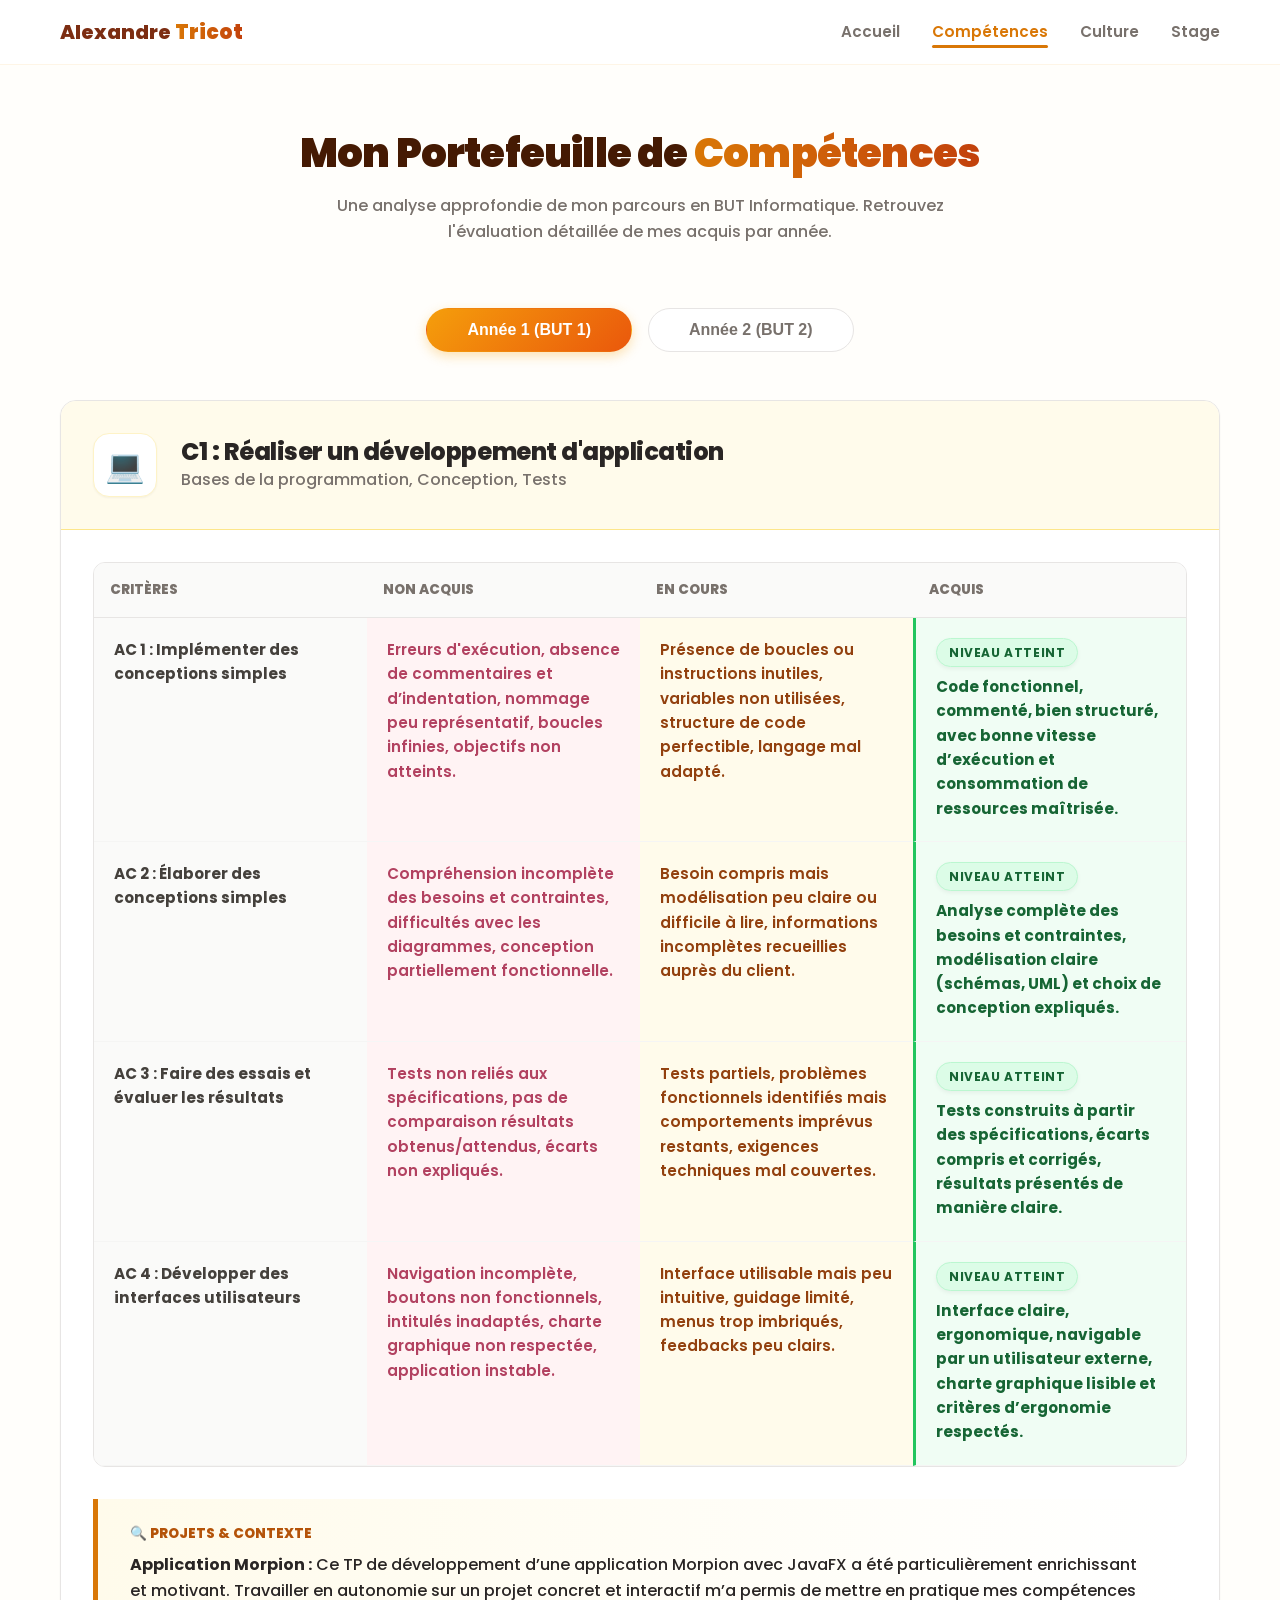
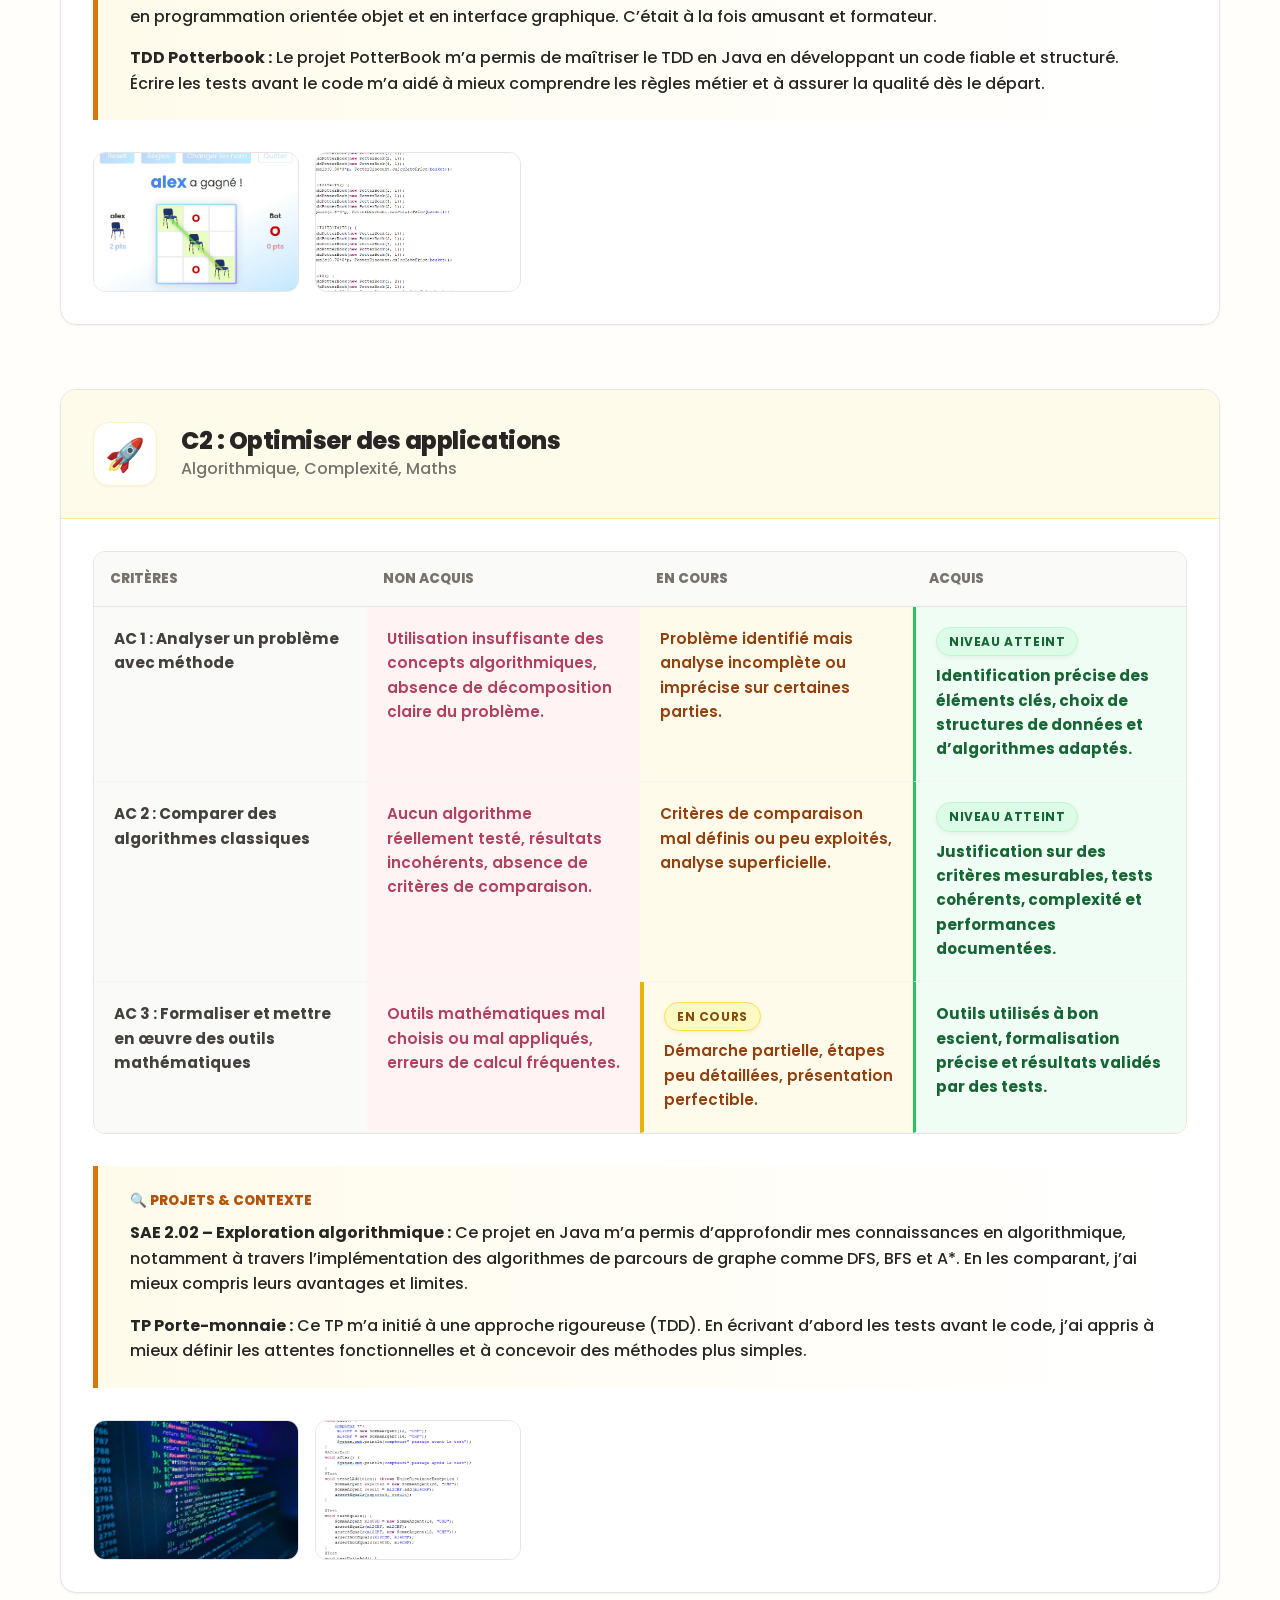
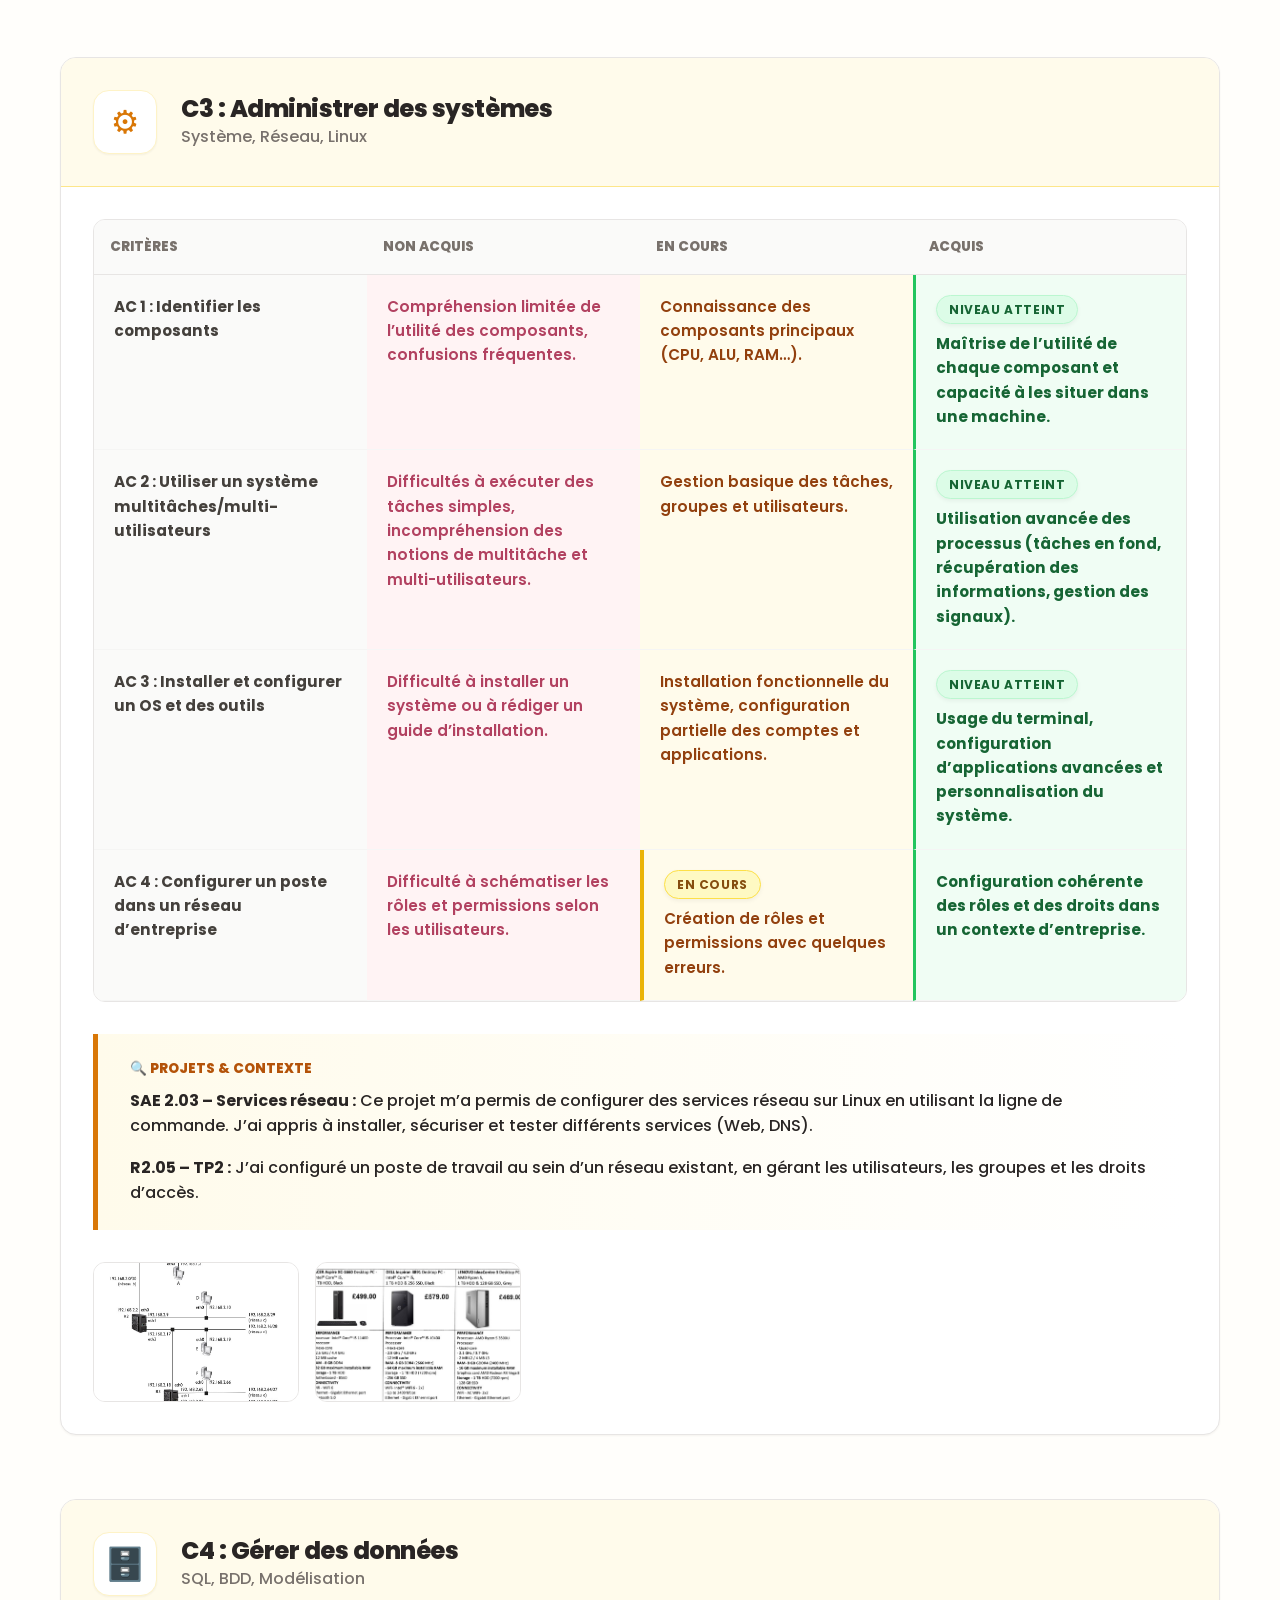
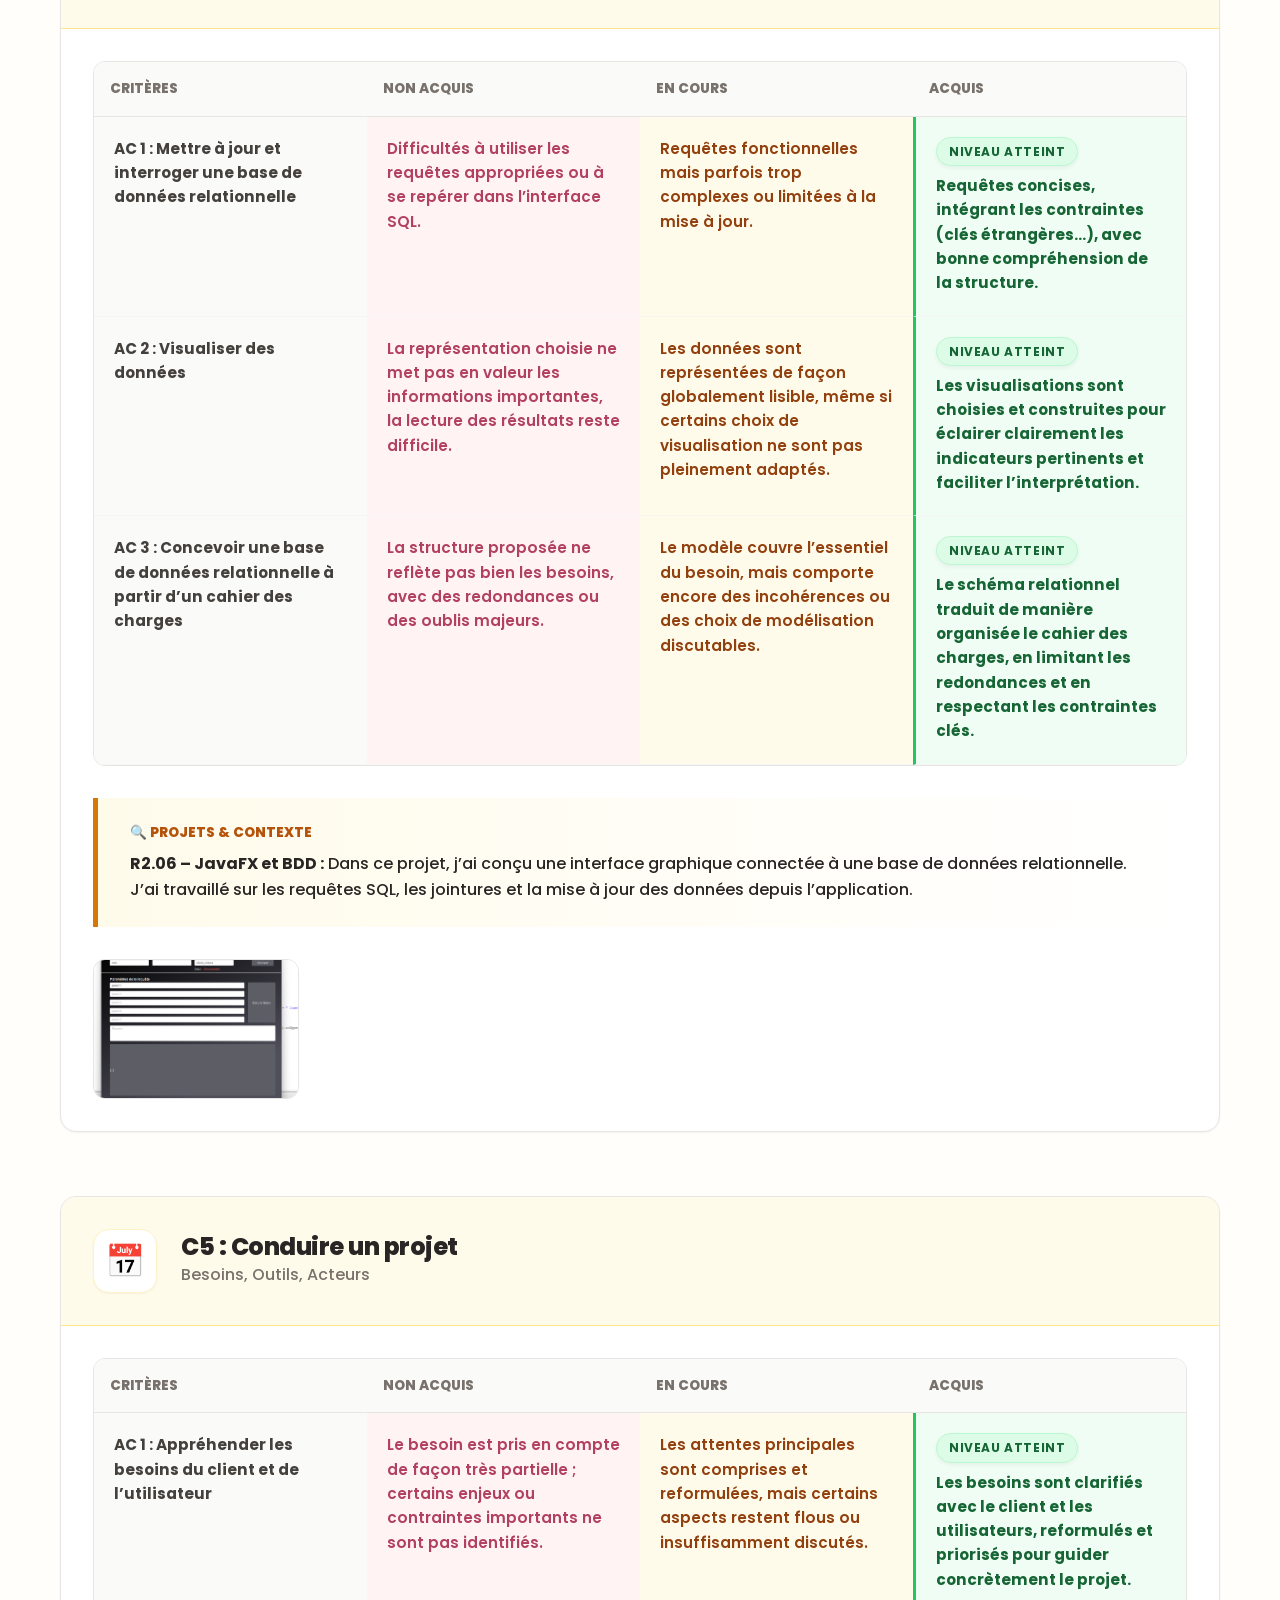
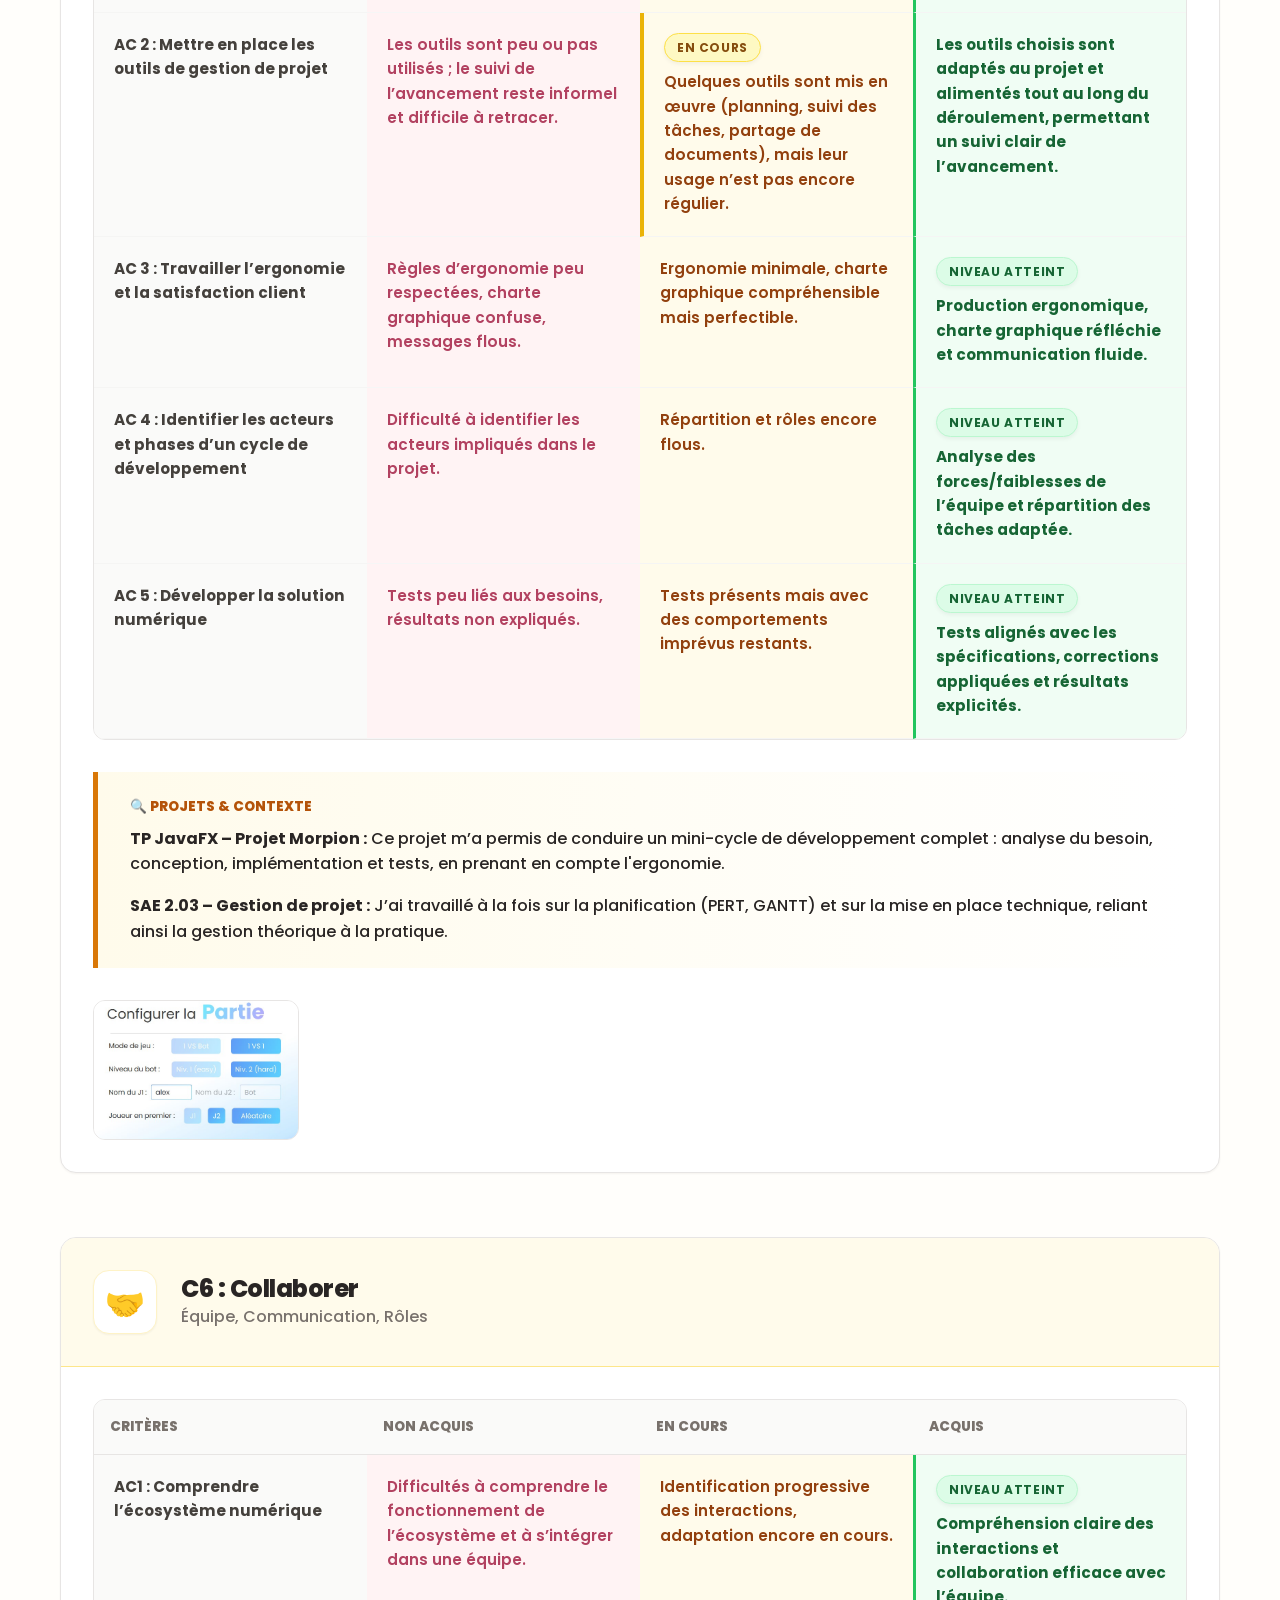
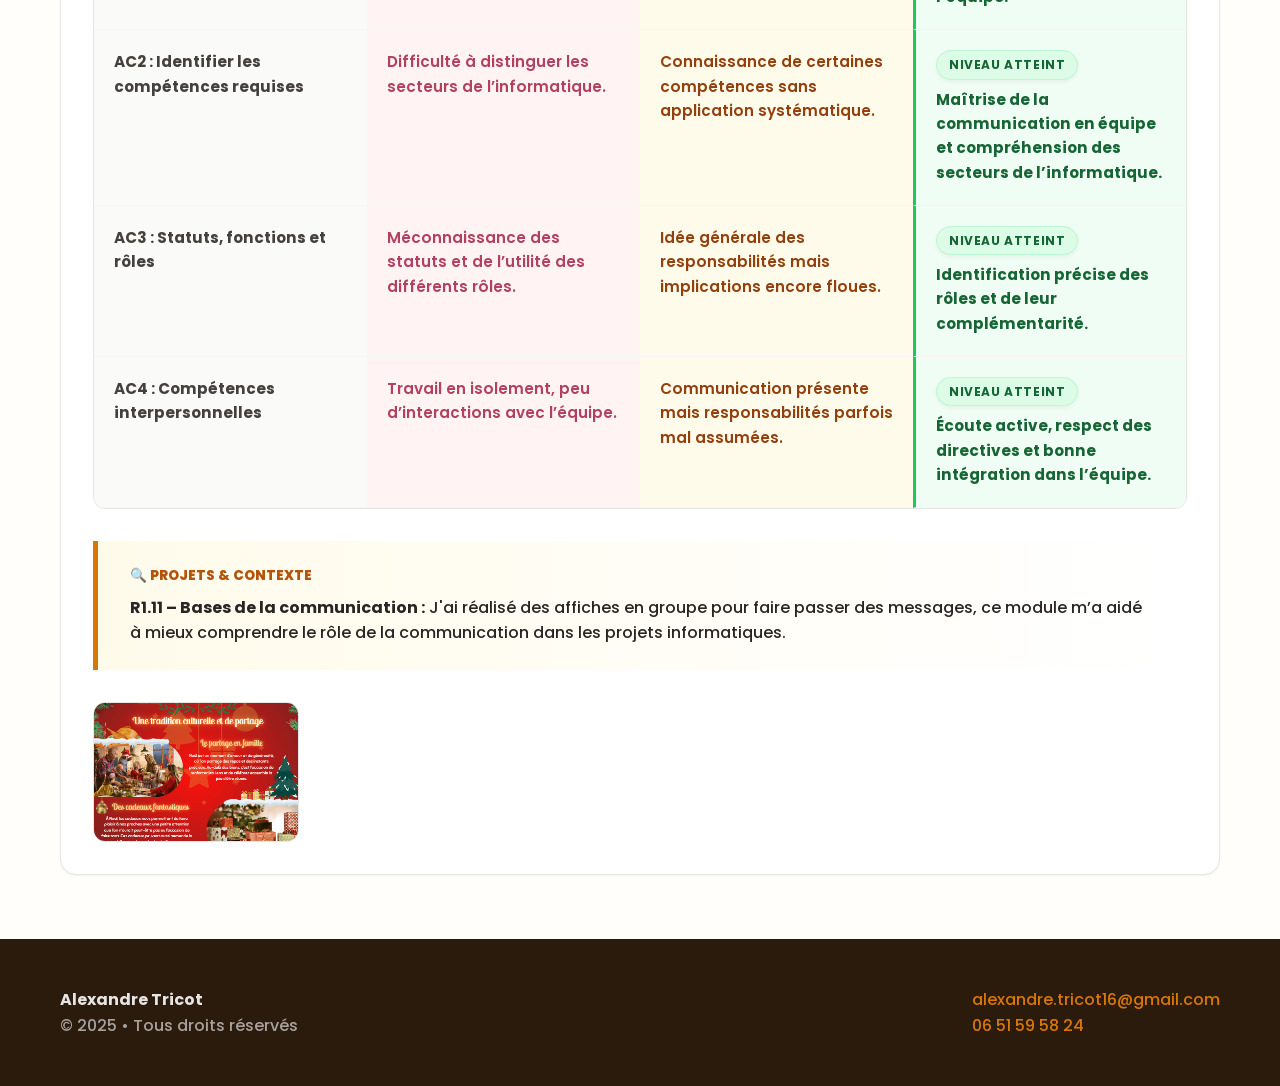
==== competences.html @ 20412aba "Mon portfolio" ====
<!DOCTYPE html>
<html lang="fr">

<head>
    <meta charset="UTF-8">
    <meta name="viewport" content="width=device-width, initial-scale=1.0">
    <title>Compétences - Alexandre Tricot</title>
    <link rel="stylesheet" href="style.css">
</head>

<body>

    <header>
        <div class="container nav-container">
            <div class="logo">Alexandre <span class="gradient-text">Tricot</span></div>
            <nav class="nav-links">
                <a href="index.html">Accueil</a>
                <a href="competences.html" class="active">Compétences</a>
                <a href="culture.html">Culture</a>
                <a href="stage.html">Stage</a>
            </nav>
        </div>
    </header>

    <div class="container">
        <div class="text-center py-4">
            <h1 class="section-title">Mon Portefeuille de <span class="gradient-text">Compétences</span></h1>
            <p class="text-muted max-w-700 mx-auto">
                Une analyse approfondie de mon parcours en BUT Informatique. Retrouvez l'évaluation détaillée de mes
                acquis par année.
            </p>
        </div>

        <div class="tabs-container">
            <button class="tab-btn active" onclick="switchYear('but1', event)">Année 1 (BUT 1)</button>
            <button class="tab-btn" onclick="switchYear('but2', event)">Année 2 (BUT 2)</button>
        </div>

        <!-- ======================================================= -->
        <!--                      BUT 1                              -->
        <!-- ======================================================= -->
        <div id="but1" class="year-content active">

            <!-- C1: Réaliser -->
            <div class="competence-block">
                <div class="comp-header">
                    <div class="comp-icon">💻</div>
                    <div>
                        <h2>C1 : Réaliser un développement d'application</h2>
                        <p class="text-muted">Bases de la programmation, Conception, Tests</p>
                    </div>
                </div>
                <div class="comp-content">
                    <table class="criteria-table">
                        <thead>
                            <tr>
                                <th>Critères</th>
                                <th>Non Acquis</th>
                                <th>En Cours</th>
                                <th>Acquis</th>
                            </tr>
                        </thead>
                        <tbody>
                            <tr>
                                <td class="col-critere">AC 1 : Implémenter des conceptions simples</td>
                                <td class="col-non-acquis">Erreurs d'exécution, absence de commentaires et
                                    d’indentation, nommage peu représentatif, boucles infinies, objectifs non atteints.
                                </td>
                                <td class="col-en-cours">Présence de boucles ou instructions inutiles, variables non
                                    utilisées, structure de code perfectible, langage mal adapté.</td>
                                <td class="col-acquis active-level">
                                    <span class="level-badge badge-acquis">Niveau Atteint</span><br>
                                    Code fonctionnel, commenté, bien structuré, avec bonne vitesse d’exécution et
                                    consommation de ressources maîtrisée.
                                </td>
                            </tr>
                            <tr>
                                <td class="col-critere">AC 2 : Élaborer des conceptions simples</td>
                                <td class="col-non-acquis">Compréhension incomplète des besoins et contraintes,
                                    difficultés avec les diagrammes, conception partiellement fonctionnelle.</td>
                                <td class="col-en-cours">Besoin compris mais modélisation peu claire ou difficile à
                                    lire, informations incomplètes recueillies auprès du client.</td>
                                <td class="col-acquis active-level">
                                    <span class="level-badge badge-acquis">Niveau Atteint</span><br>
                                    Analyse complète des besoins et contraintes, modélisation claire (schémas, UML) et
                                    choix de conception expliqués.
                                </td>
                            </tr>
                            <tr>
                                <td class="col-critere">AC 3 : Faire des essais et évaluer les résultats</td>
                                <td class="col-non-acquis">Tests non reliés aux spécifications, pas de comparaison
                                    résultats obtenus/attendus, écarts non expliqués.</td>
                                <td class="col-en-cours">Tests partiels, problèmes fonctionnels identifiés mais
                                    comportements imprévus restants, exigences techniques mal couvertes.</td>
                                <td class="col-acquis active-level">
                                    <span class="level-badge badge-acquis">Niveau Atteint</span><br>
                                    Tests construits à partir des spécifications, écarts compris et corrigés, résultats
                                    présentés de manière claire.
                                </td>
                            </tr>
                            <tr>
                                <td class="col-critere">AC 4 : Développer des interfaces utilisateurs</td>
                                <td class="col-non-acquis">Navigation incomplète, boutons non fonctionnels, intitulés
                                    inadaptés, charte graphique non respectée, application instable.</td>
                                <td class="col-en-cours">
                                    Interface utilisable mais peu intuitive, guidage limité, menus trop imbriqués,
                                    feedbacks peu clairs.
                                </td>
                                <td class="col-acquis active-level">
                                    <span class="level-badge badge-acquis">Niveau Atteint</span><br>
                                    Interface claire, ergonomique, navigable par un utilisateur externe, charte
                                    graphique lisible et critères d’ergonomie respectés.
                                </td>
                            </tr>
                        </tbody>
                    </table>

                    <div class="self-eval-container">
                        <div class="self-eval-title">🔍 Projets & Contexte</div>
                        <p><strong>Application Morpion :</strong> Ce TP de développement d’une application Morpion avec
                            JavaFX a été particulièrement enrichissant et motivant. Travailler en autonomie sur un
                            projet concret et interactif m’a permis de mettre en pratique mes compétences en
                            programmation orientée objet et en interface graphique. C’était à la fois amusant et
                            formateur.</p>
                        <p class="mt-1"><strong>TDD Potterbook :</strong> Le projet PotterBook m’a permis de
                            maîtriser le TDD en Java en développant un code fiable et structuré. Écrire les tests avant
                            le code m’a aidé à mieux comprendre les règles métier et à assurer la qualité dès le départ.
                        </p>
                    </div>

                    <div class="traces-gallery">
                        <div class="trace-item"><img src="images/capture-morpion-ihm.jpg" alt="Morpion IHM">
                            <div class="trace-caption">Morpion JavaFX</div>
                        </div>
                        <div class="trace-item"><img src="images/capture-potterbook-tests.png" alt="Tests TDD">
                            <div class="trace-caption">Tests PotterBook</div>
                        </div>
                    </div>
                </div>
            </div>

            <!-- C2: Optimiser -->
            <div class="competence-block">
                <div class="comp-header">
                    <div class="comp-icon">🚀</div>
                    <div>
                        <h2>C2 : Optimiser des applications</h2>
                        <p class="text-muted">Algorithmique, Complexité, Maths</p>
                    </div>
                </div>
                <div class="comp-content">
                    <table class="criteria-table">
                        <thead>
                            <tr>
                                <th>Critères</th>
                                <th>Non Acquis</th>
                                <th>En Cours</th>
                                <th>Acquis</th>
                            </tr>
                        </thead>
                        <tbody>
                            <tr>
                                <td class="col-critere">AC 1 : Analyser un problème avec méthode</td>
                                <td class="col-non-acquis">Utilisation insuffisante des concepts algorithmiques, absence
                                    de décomposition claire du problème.</td>
                                <td class="col-en-cours">Problème identifié mais analyse incomplète ou imprécise sur
                                    certaines parties.</td>
                                <td class="col-acquis active-level">
                                    <span class="level-badge badge-acquis">Niveau Atteint</span><br>
                                    Identification précise des éléments clés, choix de structures de données et
                                    d’algorithmes adaptés.
                                </td>
                            </tr>
                            <tr>
                                <td class="col-critere">AC 2 : Comparer des algorithmes classiques</td>
                                <td class="col-non-acquis">Aucun algorithme réellement testé, résultats incohérents,
                                    absence de critères de comparaison.</td>
                                <td class="col-en-cours">Critères de comparaison mal définis ou peu exploités, analyse
                                    superficielle.</td>
                                <td class="col-acquis active-level">
                                    <span class="level-badge badge-acquis">Niveau Atteint</span><br>
                                    Justification sur des critères mesurables, tests cohérents, complexité et
                                    performances documentées.
                                </td>
                            </tr>
                            <tr>
                                <td class="col-critere">AC 3 : Formaliser et mettre en œuvre des outils mathématiques
                                </td>
                                <td class="col-non-acquis">Outils mathématiques mal choisis ou mal appliqués, erreurs de
                                    calcul fréquentes.</td>
                                <td class="col-en-cours active-level-progress">
                                    <span class="level-badge badge-encours">En Cours</span><br>
                                    Démarche partielle, étapes peu détaillées, présentation perfectible.
                                </td>
                                <td class="col-acquis">Outils utilisés à bon escient, formalisation précise et résultats
                                    validés par des tests.</td>
                            </tr>
                        </tbody>
                    </table>

                    <div class="self-eval-container">
                        <div class="self-eval-title">🔍 Projets & Contexte</div>
                        <p><strong>SAE 2.02 – Exploration algorithmique :</strong> Ce projet en Java m’a permis
                            d’approfondir mes connaissances en algorithmique, notamment à travers l’implémentation des
                            algorithmes de parcours de graphe comme DFS, BFS et A*. En les comparant, j’ai mieux compris
                            leurs avantages et limites.</p>
                        <p class="mt-1"><strong>TP Porte-monnaie :</strong> Ce TP m’a initié à une approche
                            rigoureuse (TDD). En écrivant d’abord les tests avant le code, j’ai appris à mieux définir
                            les attentes fonctionnelles et à concevoir des méthodes plus simples.</p>
                    </div>

                    <div class="traces-gallery">
                        <div class="trace-item"><img src="images/prog.jpg" alt="Algo">
                            <div class="trace-caption">Exploration Algo</div>
                        </div>
                        <div class="trace-item"><img src="images/capture-portemonnaie-tests.png" alt="Tests Perf">
                            <div class="trace-caption">Optimisation Code</div>
                        </div>
                    </div>
                </div>
            </div>

            <!-- C3: Admin -->
            <div class="competence-block">
                <div class="comp-header">
                    <div class="comp-icon">⚙️</div>
                    <div>
                        <h2>C3 : Administrer des systèmes</h2>
                        <p class="text-muted">Système, Réseau, Linux</p>
                    </div>
                </div>
                <div class="comp-content">
                    <table class="criteria-table">
                        <thead>
                            <tr>
                                <th>Critères</th>
                                <th>Non Acquis</th>
                                <th>En Cours</th>
                                <th>Acquis</th>
                            </tr>
                        </thead>
                        <tbody>
                            <tr>
                                <td class="col-critere">AC 1 : Identifier les composants</td>
                                <td class="col-non-acquis">Compréhension limitée de l’utilité des composants, confusions
                                    fréquentes.</td>
                                <td class="col-en-cours">Connaissance des composants principaux (CPU, ALU, RAM…).</td>
                                <td class="col-acquis active-level">
                                    <span class="level-badge badge-acquis">Niveau Atteint</span><br>
                                    Maîtrise de l’utilité de chaque composant et capacité à les situer dans une machine.
                                </td>
                            </tr>
                            <tr>
                                <td class="col-critere">AC 2 : Utiliser un système multitâches/multi-utilisateurs</td>
                                <td class="col-non-acquis">Difficultés à exécuter des tâches simples, incompréhension
                                    des notions de multitâche et multi-utilisateurs.</td>
                                <td class="col-en-cours">Gestion basique des tâches, groupes et utilisateurs.</td>
                                <td class="col-acquis active-level">
                                    <span class="level-badge badge-acquis">Niveau Atteint</span><br>
                                    Utilisation avancée des processus (tâches en fond, récupération des informations,
                                    gestion des signaux).
                                </td>
                            </tr>
                            <tr>
                                <td class="col-critere">AC 3 : Installer et configurer un OS et des outils</td>
                                <td class="col-non-acquis">Difficulté à installer un système ou à rédiger un guide
                                    d’installation.</td>
                                <td class="col-en-cours">Installation fonctionnelle du système, configuration partielle
                                    des comptes et applications.</td>
                                <td class="col-acquis active-level">
                                    <span class="level-badge badge-acquis">Niveau Atteint</span><br>
                                    Usage du terminal, configuration d’applications avancées et personnalisation du
                                    système.
                                </td>
                            </tr>
                            <tr>
                                <td class="col-critere">AC 4 : Configurer un poste dans un réseau d’entreprise</td>
                                <td class="col-non-acquis">Difficulté à schématiser les rôles et permissions selon les
                                    utilisateurs.</td>
                                <td class="col-en-cours active-level-progress">
                                    <span class="level-badge badge-encours">En Cours</span><br>
                                    Création de rôles et permissions avec quelques erreurs.
                                </td>
                                <td class="col-acquis">Configuration cohérente des rôles et des droits dans un contexte
                                    d’entreprise.</td>
                            </tr>
                        </tbody>
                    </table>

                    <div class="self-eval-container">
                        <div class="self-eval-title">🔍 Projets & Contexte</div>
                        <p><strong>SAE 2.03 – Services réseau :</strong> Ce projet m’a permis de configurer des services
                            réseau sur Linux en utilisant la ligne de commande. J’ai appris à installer, sécuriser et
                            tester différents services (Web, DNS).</p>
                        <p class="mt-1"><strong>R2.05 – TP2 :</strong> J’ai configuré un poste de travail au
                            sein d’un réseau existant, en gérant les utilisateurs, les groupes et les droits d’accès.
                        </p>
                    </div>

                    <div class="traces-gallery">
                        <!-- Image "config reseau" retirée comme demandé -->
                        <div class="trace-item"><img src="images/capture-r205-tp2.jpg" alt="Reseau TP">
                            <div class="trace-caption">Administration Poste</div>
                        </div>
                        <div class="trace-item"><img src="images/capture-choosing-desktop.jpg" alt="Hardware">
                            <div class="trace-caption">Choix Matériel</div>
                        </div>
                    </div>
                </div>
            </div>

            <!-- C4: Données -->
            <div class="competence-block">
                <div class="comp-header">
                    <div class="comp-icon">🗄️</div>
                    <div>
                        <h2>C4 : Gérer des données</h2>
                        <p class="text-muted">SQL, BDD, Modélisation</p>
                    </div>
                </div>
                <div class="comp-content">
                    <table class="criteria-table">
                        <thead>
                            <tr>
                                <th>Critères</th>
                                <th>Non Acquis</th>
                                <th>En Cours</th>
                                <th>Acquis</th>
                            </tr>
                        </thead>
                        <tbody>
                            <tr>
                                <td class="col-critere">AC 1 : Mettre à jour et interroger une base de données
                                    relationnelle</td>
                                <td class="col-non-acquis">Difficultés à utiliser les requêtes appropriées ou à se
                                    repérer dans l’interface SQL.</td>
                                <td class="col-en-cours">Requêtes fonctionnelles mais parfois trop complexes ou limitées
                                    à la mise à jour.</td>
                                <td class="col-acquis active-level">
                                    <span class="level-badge badge-acquis">Niveau Atteint</span><br>
                                    Requêtes concises, intégrant les contraintes (clés étrangères…), avec bonne
                                    compréhension de la structure.
                                </td>
                            </tr>
                            <tr>
                                <td class="col-critere">AC 2 : Visualiser des données</td>
                                <td class="col-non-acquis">La représentation choisie ne met pas en valeur les
                                    informations importantes, la lecture des résultats reste difficile.</td>
                                <td class="col-en-cours">Les données sont représentées de façon globalement lisible,
                                    même si certains choix de visualisation ne sont pas pleinement adaptés.</td>
                                <td class="col-acquis active-level">
                                    <span class="level-badge badge-acquis">Niveau Atteint</span><br>
                                    Les visualisations sont choisies et construites pour éclairer clairement les
                                    indicateurs pertinents et faciliter l’interprétation.
                                </td>
                            </tr>
                            <tr>
                                <td class="col-critere">AC 3 : Concevoir une base de données relationnelle à partir d’un
                                    cahier des charges</td>
                                <td class="col-non-acquis">La structure proposée ne reflète pas bien les besoins, avec
                                    des redondances ou des oublis majeurs.</td>
                                <td class="col-en-cours">
                                    Le modèle couvre l’essentiel du besoin, mais comporte encore des incohérences ou des
                                    choix de modélisation discutables.
                                </td>
                                <td class="col-acquis active-level">
                                    <span class="level-badge badge-acquis">Niveau Atteint</span><br>
                                    Le schéma relationnel traduit de manière organisée le cahier des charges, en
                                    limitant les redondances et en respectant les contraintes clés.
                                </td>
                            </tr>
                        </tbody>
                    </table>

                    <div class="self-eval-container">
                        <div class="self-eval-title">🔍 Projets & Contexte</div>
                        <p><strong>R2.06 – JavaFX et BDD :</strong> Dans ce projet, j’ai conçu une interface graphique
                            connectée à une base de données relationnelle. J’ai travaillé sur les requêtes SQL, les
                            jointures et la mise à jour des données depuis l’application.</p>
                    </div>

                    <div class="traces-gallery">
                        <div class="trace-item"><img src="images/capture-javafx-bdd.png" alt="JavaFX BDD">
                            <div class="trace-caption">Appli connectée BDD</div>
                        </div>
                    </div>
                </div>
            </div>

            <!-- C5: Projet -->
            <div class="competence-block">
                <div class="comp-header">
                    <div class="comp-icon">📅</div>
                    <div>
                        <h2>C5 : Conduire un projet</h2>
                        <p class="text-muted">Besoins, Outils, Acteurs</p>
                    </div>
                </div>
                <div class="comp-content">
                    <table class="criteria-table">
                        <thead>
                            <tr>
                                <th>Critères</th>
                                <th>Non Acquis</th>
                                <th>En Cours</th>
                                <th>Acquis</th>
                            </tr>
                        </thead>
                        <tbody>
                            <tr>
                                <td class="col-critere">AC 1 : Appréhender les besoins du client et de l’utilisateur
                                </td>
                                <td class="col-non-acquis">Le besoin est pris en compte de façon très partielle ;
                                    certains enjeux ou contraintes importants ne sont pas identifiés.</td>
                                <td class="col-en-cours">Les attentes principales sont comprises et reformulées, mais
                                    certains aspects restent flous ou insuffisamment discutés.</td>
                                <td class="col-acquis active-level">
                                    <span class="level-badge badge-acquis">Niveau Atteint</span><br>
                                    Les besoins sont clarifiés avec le client et les utilisateurs, reformulés et
                                    priorisés pour guider concrètement le projet.
                                </td>
                            </tr>
                            <tr>
                                <td class="col-critere">AC 2 : Mettre en place les outils de gestion de projet</td>
                                <td class="col-non-acquis">Les outils sont peu ou pas utilisés ; le suivi de
                                    l’avancement reste informel et difficile à retracer.</td>
                                <td class="col-en-cours active-level-progress">
                                    <span class="level-badge badge-encours">En Cours</span><br>
                                    Quelques outils sont mis en œuvre (planning, suivi des tâches, partage de
                                    documents), mais leur usage n’est pas encore régulier.
                                </td>
                                <td class="col-acquis">Les outils choisis sont adaptés au projet et alimentés tout au
                                    long du déroulement, permettant un suivi clair de l’avancement.</td>
                            </tr>
                            <tr>
                                <td class="col-critere">AC 3 : Travailler l’ergonomie et la satisfaction client</td>
                                <td class="col-non-acquis">Règles d’ergonomie peu respectées, charte graphique confuse,
                                    messages flous.</td>
                                <td class="col-en-cours">Ergonomie minimale, charte graphique compréhensible mais
                                    perfectible.</td>
                                <td class="col-acquis active-level">
                                    <span class="level-badge badge-acquis">Niveau Atteint</span><br>
                                    Production ergonomique, charte graphique réfléchie et communication fluide.
                                </td>
                            </tr>
                            <tr>
                                <td class="col-critere">AC 4 : Identifier les acteurs et phases d’un cycle de
                                    développement</td>
                                <td class="col-non-acquis">Difficulté à identifier les acteurs impliqués dans le projet.
                                </td>
                                <td class="col-en-cours">Répartition et rôles encore flous.</td>
                                <td class="col-acquis active-level">
                                    <span class="level-badge badge-acquis">Niveau Atteint</span><br>
                                    Analyse des forces/faiblesses de l’équipe et répartition des tâches adaptée.
                                </td>
                            </tr>
                            <tr>
                                <td class="col-critere">AC 5 : Développer la solution numérique</td>
                                <td class="col-non-acquis">Tests peu liés aux besoins, résultats non expliqués.</td>
                                <td class="col-en-cours">Tests présents mais avec des comportements imprévus restants.
                                </td>
                                <td class="col-acquis active-level">
                                    <span class="level-badge badge-acquis">Niveau Atteint</span><br>
                                    Tests alignés avec les spécifications, corrections appliquées et résultats
                                    explicités.
                                </td>
                            </tr>
                        </tbody>
                    </table>

                    <div class="self-eval-container">
                        <div class="self-eval-title">🔍 Projets & Contexte</div>
                        <p><strong>TP JavaFX – Projet Morpion :</strong> Ce projet m’a permis de conduire un mini-cycle
                            de développement complet : analyse du besoin, conception, implémentation et tests, en
                            prenant en compte l'ergonomie.</p>
                        <p class="mt-1"><strong>SAE 2.03 – Gestion de projet :</strong> J’ai travaillé à la
                            fois sur la planification (PERT, GANTT) et sur la mise en place technique, reliant ainsi la
                            gestion théorique à la pratique.</p>
                    </div>

                    <div class="traces-gallery">
                        <div class="trace-item"><img src="images/capture-morpion-projet.jpg" alt="Projet Morpion">
                            <div class="trace-caption">Gestion Projet Morpion</div>
                        </div>
                    </div>
                </div>
            </div>

            <!-- C6: Collaborer -->
            <div class="competence-block">
                <div class="comp-header">
                    <div class="comp-icon">🤝</div>
                    <div>
                        <h2>C6 : Collaborer</h2>
                        <p class="text-muted">Équipe, Communication, Rôles</p>
                    </div>
                </div>
                <div class="comp-content">
                    <table class="criteria-table">
                        <thead>
                            <tr>
                                <th>Critères</th>
                                <th>Non Acquis</th>
                                <th>En Cours</th>
                                <th>Acquis</th>
                            </tr>
                        </thead>
                        <tbody>
                            <tr>
                                <td class="col-critere">AC1 : Comprendre l’écosystème numérique</td>
                                <td class="col-non-acquis">Difficultés à comprendre le fonctionnement de l’écosystème et
                                    à s’intégrer dans une équipe.</td>
                                <td class="col-en-cours">
                                    Identification progressive des interactions, adaptation encore en cours.
                                </td>
                                <td class="col-acquis active-level">
                                    <span class="level-badge badge-acquis">Niveau Atteint</span><br>
                                    Compréhension claire des interactions et collaboration efficace avec l’équipe.
                                </td>
                            </tr>
                            <tr>
                                <td class="col-critere">AC2 : Identifier les compétences requises</td>
                                <td class="col-non-acquis">Difficulté à distinguer les secteurs de l’informatique.</td>
                                <td class="col-en-cours">Connaissance de certaines compétences sans application
                                    systématique.</td>
                                <td class="col-acquis active-level">
                                    <span class="level-badge badge-acquis">Niveau Atteint</span><br>
                                    Maîtrise de la communication en équipe et compréhension des secteurs de
                                    l’informatique.
                                </td>
                            </tr>
                            <tr>
                                <td class="col-critere">AC3 : Statuts, fonctions et rôles</td>
                                <td class="col-non-acquis">Méconnaissance des statuts et de l’utilité des différents
                                    rôles.</td>
                                <td class="col-en-cours">Idée générale des responsabilités mais implications encore
                                    floues.</td>
                                <td class="col-acquis active-level">
                                    <span class="level-badge badge-acquis">Niveau Atteint</span><br>
                                    Identification précise des rôles et de leur complémentarité.
                                </td>
                            </tr>
                            <tr>
                                <td class="col-critere">AC4 : Compétences interpersonnelles</td>
                                <td class="col-non-acquis">Travail en isolement, peu d’interactions avec l’équipe.</td>
                                <td class="col-en-cours">Communication présente mais responsabilités parfois mal
                                    assumées.</td>
                                <td class="col-acquis active-level">
                                    <span class="level-badge badge-acquis">Niveau Atteint</span><br>
                                    Écoute active, respect des directives et bonne intégration dans l’équipe.
                                </td>
                            </tr>
                        </tbody>
                    </table>

                    <div class="self-eval-container">
                        <div class="self-eval-title">🔍 Projets & Contexte</div>
                        <p><strong>R1.11 – Bases de la communication :</strong> J'ai réalisé des affiches en groupe pour
                            faire passer des messages, ce module m’a aidé à mieux comprendre le
                            rôle de la communication dans les projets informatiques.</p>
                    </div>

                    <div class="traces-gallery">
                        <div class="trace-item"><img src="images/capture-communication.png" alt="Comms">
                            <div class="trace-caption">Travail d'équipe</div>
                        </div>
                    </div>
                </div>
            </div>
        </div>
        <!-- Fin BUT 1 -->


        <!-- ======================================================= -->
        <!--                      BUT 2                              -->
        <!-- ======================================================= -->
        <div id="but2" class="year-content">

            <!-- C1: Réaliser -->
            <div class="competence-block">
                <div class="comp-header">
                    <div class="comp-icon">🏗️</div>
                    <div>
                        <h2>C1 : Réaliser un développement d’application</h2>
                        <p class="text-muted">Spécifications, Ergonomie, Conception, Tests</p>
                    </div>
                </div>
                <div class="comp-content">
                    <table class="criteria-table">
                        <thead>
                            <tr>
                                <th>Critères</th>
                                <th>Non Acquis</th>
                                <th>En Cours</th>
                                <th>Acquis</th>
                            </tr>
                        </thead>
                        <tbody>
                            <tr>
                                <td class="col-critere">AC1 : Spécifications fonctionnelles</td>
                                <td class="col-non-acquis">Les exigences sont peu exploitées : nombreuses zones non
                                    analysées, critères oubliés ou mal compris, l’application livrée s’éloigne fortement
                                    de la demande.</td>
                                <td class="col-en-cours active-level-progress">
                                    <span class="level-badge badge-encours">En Cours</span><br>
                                    Les exigences principales sont identifiées et traitées, mais certains détails ou
                                    contraintes (performance, sécurité) sont négligés.
                                </td>
                                <td class="col-acquis">Les exigences sont analysées, reformulées si besoin et organisées
                                    ; l’application livrée répond clairement aux fonctionnalités attendues.</td>
                            </tr>
                            <tr>
                                <td class="col-critere">AC2 : Accessibilité & Ergonomie</td>
                                <td class="col-non-acquis">L’interface gêne l’utilisation : repères visuels
                                    insuffisants, navigation confuse, obstacles importants pour certains publics.</td>
                                <td class="col-en-cours">L’interface permet de réaliser les tâches, mais certains choix
                                    (placement, lisibilité) compliquent l’expérience d’une partie des utilisateurs.</td>
                                <td class="col-acquis active-level">
                                    <span class="level-badge badge-acquis">Niveau Atteint</span><br>
                                    L’interface facilite le parcours : organisation claire, repères visuels cohérents,
                                    prise en compte de différents profils d’utilisateurs.
                                </td>
                            </tr>
                            <tr>
                                <td class="col-critere">AC3 : Bonnes pratiques</td>
                                <td class="col-non-acquis">La conception est peu formalisée, les responsabilités sont
                                    mélangées, le code est difficile à comprendre ou à faire évoluer.</td>
                                <td class="col-en-cours">Une structure de conception existe (schémas, séparation
                                    partielle), le code est globalement organisé mais comporte encore des zones peu
                                    claires.</td>
                                <td class="col-acquis active-level">
                                    <span class="level-badge badge-acquis">Niveau Atteint</span><br>
                                    La conception est argumentée (choix des structures, couches, patterns) et le code
                                    est structuré, lisible, factorisé et prêt à être maintenu.
                                </td>
                            </tr>
                            <tr>
                                <td class="col-critere">AC4 : Qualité par les tests</td>
                                <td class="col-non-acquis">Les tests sont absents ou improvisés, la détection d’erreurs
                                    repose surtout sur l’utilisation ponctuelle de l’application.</td>
                                <td class="col-en-cours">Des tests ciblent les cas d’usage principaux, mais certains
                                    scénarios ou limites ne sont pas explorés, laissant subsister des défauts.</td>
                                <td class="col-acquis active-level">
                                    <span class="level-badge badge-acquis">Niveau Atteint</span><br>
                                    Les tests sont pensés dès la conception, couvrent les cas usuels et critiques, et
                                    sont exploités pour corriger les anomalies.
                                </td>
                            </tr>
                        </tbody>
                    </table>
                    <div class="self-eval-container">
                        <div class="self-eval-title">🔍 Mon Auto-évaluation (BUT 2)</div>
                        <p>En deuxième année, j'ai franchi un cap : je ne code plus "pour que ça marche", mais "pour que
                            ce soit maintenable". L'accent mis sur les spécifications et l'architecture logicielle me
                            permet de produire des applications professionnelles. Je veille désormais systématiquement à
                            la lisibilité de mon code pour mes collaborateurs.</p>

                        <div class="self-eval-title mt-1-5">🔍 Projets & Contexte</div>
                        <p><strong>Projet Musicode :</strong> Conception et développement complet d'un site web musical
                            avec une base de données PHP. Ce projet m'a appris à respecter des contraintes techniques
                            strictes tout en assurant une architecture robuste.</p>
                    </div>

                    <div class="traces-gallery">
                        <div class="trace-item"><img src="images/musicode.png" alt="Musicode">
                            <div class="trace-caption">Site Musicode PHP</div>
                        </div>
                    </div>
                </div>
            </div>

            <!-- C2: Optimiser -->
            <div class="competence-block">
                <div class="comp-header">
                    <div class="comp-icon">⚡</div>
                    <div>
                        <h2>C2 : Optimiser des applications</h2>
                        <p class="text-muted">Structures complexes, Sécurité, Eco-conception</p>
                    </div>
                </div>
                <div class="comp-content">
                    <table class="criteria-table">
                        <thead>
                            <tr>
                                <th>Critères</th>
                                <th>Non Acquis</th>
                                <th>En Cours</th>
                                <th>Acquis</th>
                            </tr>
                        </thead>
                        <tbody>
                            <tr>
                                <td class="col-critere">AC1 : Structures de données complexes</td>
                                <td class="col-non-acquis">Le même type de structure est utilisé quel que soit le
                                    contexte ; l’impact sur les performances ou la clarté n’est pas pris en compte.</td>
                                <td class="col-en-cours">Différentes structures sont envisagées et parfois choisies à
                                    bon escient, mais sans analyse systématique de leurs avantages et limites.</td>
                                <td class="col-acquis active-level">
                                    <span class="level-badge badge-acquis">Niveau Atteint</span><br>
                                    Les structures de données sont choisies en fonction du problème, avec une
                                    justification liée au coût, à la lisibilité et aux besoins d’évolution.
                                </td>
                            </tr>
                            <tr>
                                <td class="col-critere">AC2 : Algorithmique avancée</td>
                                <td class="col-non-acquis">Les solutions proposées restent très simples, ignorent la
                                    taille des données ou la nature du problème.</td>
                                <td class="col-en-cours active-level-progress">
                                    <span class="level-badge badge-encours">En Cours</span><br>
                                    Certaines techniques plus évoluées sont mobilisées, mais la méthode retenue n’est
                                    pas toujours complètement ajustée au problème posé.
                                </td>
                                <td class="col-acquis">Des méthodes algorithmiques adaptées sont identifiées et
                                    appliquées, en tenant compte de la complexité, de la précision et des contraintes.
                                </td>
                            </tr>
                            <tr>
                                <td class="col-critere">AC3 : Sécurisation</td>
                                <td class="col-non-acquis">Les risques de sécurité sont peu identifiés, des pratiques
                                    fragiles subsistent (exposition de données, contrôles insuffisants).</td>
                                <td class="col-en-cours">Les principaux risques sont repérés et quelques mécanismes de
                                    protection sont mis en œuvre, parfois de manière partielle.</td>
                                <td class="col-acquis active-level">
                                    <span class="level-badge badge-acquis">Niveau Atteint</span><br>
                                    Les enjeux de sécurité sont pris en compte dès la conception ; des protections
                                    adaptées sont choisies et intégrées pour limiter les vulnérabilités.
                                </td>
                            </tr>
                            <tr>
                                <td class="col-critere">AC4 : Impact env. & sociétal</td>
                                <td class="col-non-acquis">Les conséquences sur les ressources, les usages ou les
                                    personnes ne sont pas vraiment interrogées lors des choix techniques.</td>
                                <td class="col-en-cours">Certains effets (consommation, acceptabilité, usages) sont
                                    repérés, mais ils ne sont pas toujours pris en compte au moment de décider.</td>
                                <td class="col-acquis active-level">
                                    <span class="level-badge badge-acquis">Niveau Atteint</span><br>
                                    Les choix techniques sont examinés au regard de leurs effets sur l’environnement et
                                    les utilisateurs, ce qui oriente la solution retenue.
                                </td>
                            </tr>
                        </tbody>
                    </table>
                    <div class="self-eval-container">
                        <div class="self-eval-title">🔍 Mon Auto-évaluation (BUT 2)</div>
                        <p>J'ai développé une conscience de la "qualité globale". Optimiser ne veut plus dire seulement
                            aller vite, mais aussi consommer moins (éco-conception) et être sûr (sécurité by design). Je
                            m'efforce de choisir la structure de données la plus pertinente pour chaque cas d'usage.</p>

                        <div class="self-eval-title mt-1-5">🔍 Projets & Contexte</div>
                        <p><strong>Architecture MVC :</strong> Mise en œuvre du pattern Modèle-Vue-Contrôleur pour
                            structurer proprement le code de mes applications web.</p>
                        <p class="mt-1"><strong>TP Canards (Design Patterns) :</strong> Exercice pratique en
                            Java sur l'utilisation des Design Patterns pour rendre le code orienté
                            objet plus modulaire et évolutif.</p>
                    </div>

                    <div class="traces-gallery">
                        <div class="trace-item"><img src="images/mcv.png" alt="MVC">
                            <div class="trace-caption">Modèle MVC</div>
                        </div>
                    </div>
                </div>
            </div>

            <!-- C3: Admin -->
            <div class="competence-block">
                <div class="comp-header">
                    <div class="comp-icon">🛡️</div>
                    <div>
                        <h2>C3 : Administrer des systèmes complexes</h2>
                        <p class="text-muted">Composants, Multitâches, Réseau</p>
                    </div>
                </div>
                <div class="comp-content">
                    <table class="criteria-table">
                        <thead>
                            <tr>
                                <th>Critères</th>
                                <th>Non Acquis</th>
                                <th>En Cours</th>
                                <th>Acquis</th>
                            </tr>
                        </thead>
                        <tbody>
                            <tr>
                                <td class="col-critere">AC1 : Identifier les composants</td>
                                <td class="col-non-acquis">La distinction entre composants matériels, logiciels et
                                    services réseau reste floue, les rôles sont difficilement expliqués.</td>
                                <td class="col-en-cours">Les principaux éléments sont reconnus et globalement associés à
                                    leur fonction, avec encore quelques zones d’ombre.</td>
                                <td class="col-acquis active-level">
                                    <span class="level-badge badge-acquis">Niveau Atteint</span><br>
                                    Les différentes briques (composants physiques, OS, services, réseaux) sont
                                    identifiées et situées dans l’architecture globale du système.
                                </td>
                            </tr>
                            <tr>
                                <td class="col-critere">AC2 : Système multitâches</td>
                                <td class="col-non-acquis">Les actions restent limitées aux usages les plus simples ; la
                                    gestion des processus, des utilisateurs ou des droits est peu maîtrisée.</td>
                                <td class="col-en-cours active-level-progress">
                                    <span class="level-badge badge-encours">En Cours</span><br>
                                    Les fonctionnalités principales sont utilisées (installation, gestion de fichiers),
                                    avec parfois des erreurs ou des hésitations.
                                </td>
                                <td class="col-acquis">Le système est utilisé de manière structurée : gestion des
                                    comptes, des droits, des processus et des ressources en cohérence avec le contexte.
                                </td>
                            </tr>
                            <tr>
                                <td class="col-critere">AC3 : Installation & Config</td>
                                <td class="col-non-acquis">L’installation ou la configuration échoue souvent ou
                                    nécessite une assistance constante ; la compréhension des étapes reste faible.</td>
                                <td class="col-en-cours">L’installation est menée à son terme avec quelques ajustements
                                    guidés ; une partie des outils est correctement configurée.</td>
                                <td class="col-acquis active-level">
                                    <span class="level-badge badge-acquis">Niveau Atteint</span><br>
                                    Le système et les outils de développement sont installés, paramétrés et vérifiés de
                                    manière autonome, en tenant compte de la besoins du projet.
                                </td>
                            </tr>
                            <tr>
                                <td class="col-critere">AC4 : Réseau entreprise</td>
                                <td class="col-non-acquis">Le poste ne s’intègre pas correctement au réseau (adresse,
                                    services, sécurité) et les paramètres sont peu maîtrisés.</td>
                                <td class="col-en-cours">Le poste peut rejoindre le réseau et utiliser les services
                                    essentiels, même si certains réglages restent approximatifs.</td>
                                <td class="col-acquis active-level">
                                    <span class="level-badge badge-acquis">Niveau Atteint</span><br>
                                    La configuration permet une intégration cohérente au réseau (adresses, services,
                                    politiques de sécurité) en lien avec les règles de l’organisation.
                                </td>
                            </tr>
                        </tbody>
                    </table>
                    <div class="self-eval-container">
                        <div class="self-eval-title">🔍 Mon Auto-évaluation (BUT 2)</div>
                        <p>Je suis capable de gérer un parc informatique complexe. L'administration système n'est plus
                            un mystère : je sais installer, configurer et sécuriser des postes dans un environnement
                            d'entreprise exigeant, en comprenant parfaitement ce qui se passe sous le capot.</p>

                        <div class="self-eval-title mt-1-5">🔍 Projets & Contexte</div>
                        <p><strong>Sécurisation Serveur (Iptables) :</strong> TP complet de conception d'un serveur web
                            sécurisé. J'ai mis en place des restrictions d'accès précises et configuré le pare-feu
                            Iptables pour protéger l'infrastructure.</p>
                    </div>

                    <div class="traces-gallery">
                        <div class="trace-item"><img src="images/iptables.png" alt="Iptables">
                            <div class="trace-caption">Config Iptables</div>
                        </div>
                    </div>
                </div>
            </div>

            <!-- C4: Données -->
            <div class="competence-block">
                <div class="comp-header">
                    <div class="comp-icon">🗄️</div>
                    <div>
                        <h2>C4 : Gérer des données</h2>
                        <p class="text-muted">Requêtes, Visualisation, Conception BDD</p>
                    </div>
                </div>
                <div class="comp-content">
                    <table class="criteria-table">
                        <thead>
                            <tr>
                                <th>Critères</th>
                                <th>Non Acquis</th>
                                <th>En Cours</th>
                                <th>Acquis</th>
                            </tr>
                        </thead>
                        <tbody>
                            <tr>
                                <td class="col-critere">AC 1 : Mettre à jour et interroger une base de données
                                    relationnelle</td>
                                <td class="col-non-acquis">Les requêtes produisent des résultats erronés ou incomplets,
                                    les opérations de mise à jour sont hésitantes ou risquées.</td>
                                <td class="col-en-cours">Les requêtes couvrent les principaux besoins, mais certaines
                                    manipulations (jointures, conditions, mises à jour) restent fragiles.</td>
                                <td class="col-acquis active-level">
                                    <span class="level-badge badge-acquis">Niveau Atteint</span><br>
                                    Requêtes concises, intégrant les contraintes (clés étrangères…), avec bonne
                                    compréhension de la structure.
                                </td>
                            </tr>
                            <tr>
                                <td class="col-critere">AC 2 : Visualiser des données</td>
                                <td class="col-non-acquis">La représentation choisie ne met pas en valeur les
                                    informations importantes, la lecture des résultats reste difficile.</td>
                                <td class="col-en-cours">Les données sont représentées de façon globalement lisible,
                                    même si certains choix de visualisation ne sont pas pleinement adaptés.</td>
                                <td class="col-acquis active-level">
                                    <span class="level-badge badge-acquis">Niveau Atteint</span><br>
                                    Les visualisations sont choisies et construites pour éclairer clairement les
                                    indicateurs pertinents et faciliter l’interprétation.
                                </td>
                            </tr>
                            <tr>
                                <td class="col-critere">AC 3 : Concevoir une base de données relationnelle à partir d’un
                                    cahier des charges</td>
                                <td class="col-non-acquis">La structure proposée ne reflète pas bien les besoins, avec
                                    des redondances ou des oublis majeurs.</td>
                                <td class="col-en-cours active-level-progress">
                                    <span class="level-badge badge-encours">En Cours</span><br>
                                    Le modèle couvre l’essentiel du besoin, mais comporte encore des incohérences ou des
                                    choix de modélisation discutables.
                                </td>
                                <td class="col-acquis">
                                    Le schéma relationnel traduit de manière organisée le cahier des charges, en
                                    limitant les redondances et en respectant les contraintes clés.
                                </td>
                            </tr>
                        </tbody>
                    </table>
                    <div class="self-eval-container">
                        <div class="self-eval-title">🔍 Mon Auto-évaluation (BUT 2)</div>
                        <p>Ma gestion des données est devenue professionnelle. Je conçois des bases robustes qui évitent
                            la redondance et je sais extraire l'information pertinente pour la prise de décision. Les
                            requêtes complexes ne me font plus peur.</p>

                        <div class="self-eval-title mt-1-5">🔍 Projets & Contexte</div>
                        <p><strong>Blog Dynamique :</strong> Développement d'une plateforme de blog utilisant une base
                            de données relationnelle pour la gestion et l'affichage dynamique des articles.</p>
                        <p class="mt-1"><strong>Découverte NoSQL (MongoDB) :</strong> Travaux Dirigés axés
                            sur l'utilisation de bases de données orientées documents (NoSQL), offrant une alternative
                            flexible aux modèles relationnels classiques.</p>
                    </div>

                    <div class="traces-gallery">
                        <div class="trace-item"><img src="images/blogbdd.png" alt="Blog BDD">
                            <div class="trace-caption">Base de Données Blog</div>
                        </div>
                    </div>
                </div>
            </div>

            <!-- C5: Projet -->
            <div class="competence-block">
                <div class="comp-header">
                    <div class="comp-icon">📅</div>
                    <div>
                        <h2>C5 : Conduire un projet</h2>
                        <p class="text-muted">Besoins, Outils, Acteurs</p>
                    </div>
                </div>
                <div class="comp-content">
                    <table class="criteria-table">
                        <thead>
                            <tr>
                                <th>Critères</th>
                                <th>Non Acquis</th>
                                <th>En Cours</th>
                                <th>Acquis</th>
                            </tr>
                        </thead>
                        <tbody>
                            <tr>
                                <td class="col-critere">AC 1 : Appréhender les besoins du client et de l’utilisateur
                                </td>
                                <td class="col-non-acquis">Le besoin est pris en compte de façon très partielle ;
                                    certains enjeux ou contraintes importants ne sont pas identifiés.</td>
                                <td class="col-en-cours">Les attentes principales sont comprises et reformulées, mais
                                    certains aspects restent flous ou insuffisamment discutés.</td>
                                <td class="col-acquis active-level">
                                    <span class="level-badge badge-acquis">Niveau Atteint</span><br>
                                    Les besoins sont clarifiés avec le client et les utilisateurs, reformulés et
                                    priorisés pour guider concrètement le projet.
                                </td>
                            </tr>
                            <tr>
                                <td class="col-critere">AC 2 : Mettre en place les outils de gestion de projet</td>
                                <td class="col-non-acquis">Les outils sont peu ou pas utilisés ; le suivi de
                                    l’avancement reste informel et difficile à retracer.</td>
                                <td class="col-en-cours active-level-progress">
                                    <span class="level-badge badge-encours">En Cours</span><br>
                                    Quelques outils sont mis en œuvre (planning, suivi des tâches, partage de
                                    documents), mais leur usage n’est pas encore régulier.
                                </td>
                                <td class="col-acquis">Les outils choisis sont adaptés au projet et alimentés tout au
                                    long du déroulement, permettant un suivi clair de l’avancement.</td>
                            </tr>
                            <tr>
                                <td class="col-critere">AC 3 : Identifier les acteurs et les phases d’un cycle de
                                    développement</td>
                                <td class="col-non-acquis">Les intervenants et les étapes du projet sont confondus ou
                                    mal situés, la progression du cycle est peu lisible.</td>
                                <td class="col-en-cours">Les principaux acteurs et phases sont reconnus, mais certains
                                    rôles ou enchaînements restent approximatifs.</td>
                                <td class="col-acquis active-level">
                                    <span class="level-badge badge-acquis">Niveau Atteint</span><br>
                                    Les acteurs sont clairement identifiés, les phases du cycle de développement sont
                                    distinguées et reliées aux activités menées.
                                </td>
                            </tr>
                        </tbody>
                    </table>
                    <div class="self-eval-container">
                        <div class="self-eval-title">🔍 Mon Auto-évaluation (BUT 2)</div>
                        <p>Je maîtrise le cycle de vie d'un projet. Je sais dialoguer avec un client pour comprendre son
                            vrai besoin (pas seulement ce qu'il dit vouloir) et utiliser les outils adaptés pour garder
                            le cap et respecter les délais.</p>

                        <div class="self-eval-title mt-1-5">🔍 Projets & Contexte</div>
                        <p><strong>24h du Code (Chatbot Cali) :</strong> Participation au hackathon des 24h du code au
                            Mans. Conception en équipe d'un Chatbot IA, nécessitant une organisation rigoureuse et une
                            gestion du stress.</p>
                        <p class="mt-1"><strong>Mission Alternance :</strong> Reprise et pilotage d'une
                            application industrielle existante. Gestion des plannings, communication avec le personnel
                            de l'entreprise et déplacements sur le terrain pour comprendre les besoins réels.</p>
                    </div>

                    <div class="traces-gallery">
                        <div class="trace-item"><img src="images/cali.png" alt="Chatbot Cali">
                            <div class="trace-caption">Projet Chatbot IA</div>
                        </div>
                    </div>
                </div>
            </div>

            <!-- C6: Collaborer -->
            <div class="competence-block">
                <div class="comp-header">
                    <div class="comp-icon">🤝</div>
                    <div>
                        <h2>C6 : Collaborer</h2>
                        <p class="text-muted">Écosystème, Intégration, Compte-rendu</p>
                    </div>
                </div>
                <div class="comp-content">
                    <table class="criteria-table">
                        <thead>
                            <tr>
                                <th>Critères</th>
                                <th>Non Acquis</th>
                                <th>En Cours</th>
                                <th>Acquis</th>
                            </tr>
                        </thead>
                        <tbody>
                            <tr>
                                <td class="col-critere">AC1 : Comprendre la diversité, la structure et la dimension de
                                    l’informatique dans une organisation</td>
                                <td class="col-non-acquis">La variété des structures et des métiers est peu perçue, la
                                    place de l’informatique reste vague.</td>
                                <td class="col-en-cours active-level-progress">
                                    <span class="level-badge badge-encours">En Cours</span><br>
                                    Les grandes formes d’organisation et quelques fonctions types sont identifiées, sans
                                    vision globale très précise.
                                </td>
                                <td class="col-acquis">Les différents modes d’organisation et les principaux métiers
                                    sont situés, avec une compréhension de leurs interactions.</td>
                            </tr>
                            <tr>
                                <td class="col-critere">AC2 : Appliquer une démarche pour intégrer une équipe
                                    informatique</td>
                                <td class="col-non-acquis">La posture d’intégration est peu préparée ou peu adaptée.
                                </td>
                                <td class="col-en-cours">Une démarche d’intégration est amorcée, mais manque encore de
                                    structure ou de continuité.</td>
                                <td class="col-acquis active-level">
                                    <span class="level-badge badge-acquis">Niveau Atteint</span><br>
                                    Une démarche structurée est mise en œuvre pour comprendre le fonctionnement de
                                    l’équipe et trouver progressivement sa place.
                                </td>
                            </tr>
                            <tr>
                                <td class="col-critere">AC3 : Mobiliser les compétences interpersonnelles pour intégrer
                                    une équipe</td>
                                <td class="col-non-acquis">La communication est irrégulière ; la coopération reste
                                    limitée, les retours sont rarement sollicités.</td>
                                <td class="col-en-cours">Les échanges sont présents et globalement respectueux, mais pas
                                    toujours anticipés ou ajustés.</td>
                                <td class="col-acquis active-level">
                                    <span class="level-badge badge-acquis">Niveau Atteint</span><br>
                                    La communication est constructive, à l’écoute des autres, et favorise la coopération
                                    et la résolution collective de difficultés.
                                </td>
                            </tr>
                            <tr>
                                <td class="col-critere">AC4 : Rendre compte de son activité professionnelle</td>
                                <td class="col-non-acquis">Le travail réalisé est peu documenté ou communiqué ; les
                                    autres ont du mal à comprendre l’avancement.</td>
                                <td class="col-en-cours">Des comptes rendus sont fournis, mais de manière ponctuelle ou
                                    partiellement détaillée.</td>
                                <td class="col-acquis active-level">
                                    <span class="level-badge badge-acquis">Niveau Atteint</span><br>
                                    L’activité est partagée de manière régulière et structurée, facilitant le suivi par
                                    l’équipe et le responsable.
                                </td>
                            </tr>
                        </tbody>
                    </table>
                    <div class="self-eval-container">
                        <div class="self-eval-title">🔍 Mon Auto-évaluation (BUT 2)</div>
                        <p>Je suis prêt à intégrer une entreprise. Je comprends les codes du monde professionnel, je
                            sais communiquer sur mon avancement de manière claire et structurée, et m'intégrer
                            efficacement dans une équipe existante.</p>

                        <div class="self-eval-title mt-1-5">🔍 Projets & Contexte</div>
                        <p><strong>Méthode Agile & Scrum :</strong> Application concrète des méthodes agiles dans mes
                            projets de groupe. Utilisation de Sprint Backlogs pour répartir les tâches et assurer un
                            suivi professionnel de l'avancement en équipe.</p>
                    </div>

                    <div class="traces-gallery">
                        <div class="trace-item"><img src="images/sprintbacklog.png" alt="Sprint Backlog">
                            <div class="trace-caption">Gestion Agile</div>
                        </div>
                    </div>
                </div>
            </div>

        </div> <!-- Fin BUT 2 -->
    </div>

    <footer>
        <div class="container footer-content">
            <div>
                <strong>Alexandre Tricot</strong><br>
                <span>© 2025 • Tous droits réservés</span>
            </div>
            <div>
                <a href="mailto:alexandre.tricot16@gmail.com" class="link-arrow"
                    style="color: #d97706;">alexandre.tricot16@gmail.com</a>
                <p style="color: #d97706;">06 51 59 58 24</p>
            </div>
        </div>
    </footer>

    <!-- Lightbox Modal -->
    <div id="imageModal" class="modal">
        <span class="close">&times;</span>
        <img class="modal-content" id="img01">
    </div>

    <script>
        function switchYear(yearId, event) {
            document.querySelectorAll('.year-content').forEach(el => el.classList.remove('active'));
            document.querySelectorAll('.tab-btn').forEach(btn => btn.classList.remove('active'));
            document.getElementById(yearId).classList.add('active');
            event.currentTarget.classList.add('active');
        }

        // Lightbox Logic
        const modal = document.getElementById("imageModal");
        const modalImg = document.getElementById("img01");
        const closeBtn = document.getElementsByClassName("close")[0];
        const images = document.querySelectorAll('.trace-item img');

        images.forEach(img => {
            img.onclick = function () {
                modal.style.display = "flex";
                modal.style.alignItems = "center";
                modal.style.justifyContent = "center";
                modalImg.src = this.src;
            }
        });

        closeBtn.onclick = function () { modal.style.display = "none"; }
        modal.onclick = function (e) { if (e.target === modal) modal.style.display = "none"; }
        document.addEventListener('keydown', function (e) { if (e.key === "Escape") modal.style.display = "none"; });
    </script>
</body>

</html>
---- style.css ----
/* ========================================= */
/* 1. IMPORTATION DE LA POLICE (ESSENTIEL)   */
/* ========================================= */
/* Passage à la police Poppins avec toutes les graisses nécessaires */
@import url('https://fonts.googleapis.com/css2?family=Poppins:wght@300;400;500;600;700;800;900&display=swap');

:root {
    /* Palette "Warm & Modern" */
    --bg-body: #fffefb; 
    --bg-surface: #ffffff;
    
    --text-main: #292524; 
    --text-muted: #78716c; 
    --text-light: #fafaf9; 

    --gradient-primary: linear-gradient(135deg, #f59e0b 0%, #ea580c 100%);
    --gradient-text: linear-gradient(to right, #d97706, #c2410c);
    
    --accent-color: #d97706; 

    --shadow-sm: 0 1px 2px rgba(60, 40, 20, 0.05);
    --shadow-md: 0 4px 6px -1px rgba(60, 40, 20, 0.08), 0 2px 4px -1px rgba(60, 40, 20, 0.04);
    --shadow-lg: 0 10px 15px -3px rgba(60, 40, 20, 0.08), 0 4px 6px -2px rgba(60, 40, 20, 0.04);
    --shadow-xl: 0 20px 25px -5px rgba(60, 40, 20, 0.1), 0 10px 10px -5px rgba(60, 40, 20, 0.04);
    
    --radius-md: 8px; /* Arrondi plus strict */
    --radius-lg: 16px; /* Arrondi plus modéré */
    --radius-full: 9999px;
    
    --container-width: 1200px;
    --border-color: #e7e5e4; 
}

/* Base */
* { margin: 0; padding: 0; box-sizing: border-box; }

body {
    /* CHANGEMENT DE POLICE ICI */
    font-family: 'Poppins', system-ui, -apple-system, sans-serif;
    background-color: var(--bg-body);
    color: var(--text-main);
    line-height: 1.6;
    overflow-x: hidden;
    
    /* DÉFINITION EXPLICITE DU POIDS DE BASE (Augmenté à 500) */
    font-weight: 500;

    /* AMÉLIORATION DU RENDU (Antialiasing) */
    -webkit-font-smoothing: antialiased;
    -moz-osx-font-smoothing: grayscale; 
}

a { text-decoration: none; color: inherit; transition: all 0.2s ease; }
img { max-width: 100%; display: block; }

/* Layout */
.container { max-width: var(--container-width); margin: 0 auto; padding: 0 20px; }

/* Typography */
h1, h2, h3 { 
    line-height: 1.2; 
    letter-spacing: -0.02em; 
    /* DÉFINITION EXPLICITE DU POIDS DES TITRES (Augmenté à 800) */
    font-weight: 800; 
}
.section-title { font-size: 2.5rem; font-weight: 900; margin-bottom: 1rem; color: #451a03; }

.gradient-text {
    background: var(--gradient-text);
    -webkit-background-clip: text;
    background-clip: text;
    -webkit-text-fill-color: transparent;
    font-weight: 900;
}

/* Navigation */
header {
    position: sticky;
    top: 0;
    z-index: 100;
    background: rgba(255, 255, 255, 0.95);
    backdrop-filter: blur(12px);
    border-bottom: 1px solid rgba(245, 158, 11, 0.1);
    padding: 1rem 0;
}

.nav-container { display: flex; justify-content: space-between; align-items: center; }
.logo { font-size: 1.25rem; font-weight: 800; color: #7c2d12; }
.nav-links { display: flex; gap: 2rem; }
.nav-links a { font-size: 0.95rem; font-weight: 600; color: var(--text-muted); position: relative; }
.nav-links a:hover, .nav-links a.active { color: #d97706; }
.nav-links a.active::after {
    content: ''; position: absolute; bottom: -4px; left: 0; width: 100%; height: 3px;
    background: var(--accent-color); border-radius: 2px;
}

/* Hero Section */
.hero { padding: 6rem 0; display: flex; align-items: center; justify-content: space-between; gap: 4rem; }
.hero-content { flex: 1; }
.hero-badge {
    display: inline-block; padding: 0.5rem 1rem;
    background: #fff7ed; color: #c2410c;
    border: 1px solid #ffedd5;
    border-radius: var(--radius-full); font-size: 0.875rem; font-weight: 700; margin-bottom: 1.5rem;
}
.hero h1 { font-size: 3.5rem; margin-bottom: 1.5rem; color: #451a03; font-weight: 900; /* Extra bold + pour le grand titre */ }
.hero p { font-size: 1.125rem; color: var(--text-muted); margin-bottom: 2rem; max-width: 540px; font-weight: 500; }
.btn {
    display: inline-flex; align-items: center; padding: 0.75rem 1.5rem;
    border-radius: var(--radius-full); font-weight: 700; transition: transform 0.2s;
}
.btn-primary { 
    background: var(--gradient-primary); 
    color: white; 
    box-shadow: 0 4px 14px 0 rgba(234, 88, 12, 0.3);
}
.btn:hover { transform: translateY(-2px); }
.hero-image { flex: 1; display: flex; justify-content: center; position: relative; }

/* AVATAR HERO */
.avatar-wrapper {
    width: 420px; height: 420px;
    border-radius: var(--radius-lg); overflow: hidden;
    transform: rotate(3deg); border: 4px solid white; box-shadow: var(--shadow-lg);
}
.avatar-wrapper img { width: 100%; height: 100%; object-fit: cover; }

/* Compétences & Général */
.competence-block {
    margin-bottom: 4rem; background: var(--bg-surface);
    border-radius: var(--radius-lg); box-shadow: var(--shadow-sm);
    overflow: hidden; border: 1px solid var(--border-color);
}
.comp-header {
    background: #fffbeb; padding: 2rem; border-bottom: 1px solid #fde68a;
    display: flex; align-items: center; gap: 1.5rem;
}
.comp-icon {
    font-size: 2rem; width: 64px; height: 64px; background: white; border-radius: 16px;
    display: flex; align-items: center; justify-content: center;
    box-shadow: var(--shadow-sm); color: var(--accent-color);
    border: 1px solid #fef3c7;
}
.comp-content { padding: 2rem; }

/* Tableaux Compétences */
.criteria-table {
    width: 100%; border-collapse: separate; border-spacing: 0; margin-bottom: 2rem;
    border: 1px solid var(--border-color); border-radius: 12px; overflow: hidden;
}
.criteria-table th { background: #fafaf9; padding: 1rem; text-align: left; font-size: 0.85rem; text-transform: uppercase; color: #78716c; border-bottom: 1px solid var(--border-color); font-weight: 800; }
.criteria-table td { padding: 1.25rem; border-bottom: 1px solid #f5f5f4; font-size: 0.95rem; vertical-align: top; color: #57534e; }
.criteria-table .col-critere { width: 25%; font-weight: 700; color: #44403c; background: #fafaf9; }
.criteria-table .col-non-acquis { width: 25%; background: #fff1f2; color: #9f1239; opacity: 0.8; font-weight: 600; }
.criteria-table .col-en-cours { width: 25%; background: #fffbeb; color: #92400e; font-weight: 600; }
.criteria-table .col-acquis { width: 25%; background: #f0fdf4; color: #166534; font-weight: 700; border-left: 3px solid #22c55e; }

/* Auto-évaluation */
.self-eval-container {
    background: linear-gradient(to right, #fffbeb, #ffffff); border-left: 5px solid var(--accent-color);
    padding: 1.5rem 2rem; border-radius: 0 12px 12px 0; margin-bottom: 2rem;
}
.self-eval-title { font-weight: 800; color: #b45309; margin-bottom: 0.5rem; text-transform: uppercase; font-size: 0.85rem; }

/* Tabs */
.tabs-container { display: flex; justify-content: center; margin-bottom: 3rem; gap: 1rem; }
.tab-btn {
    padding: 0.75rem 2.5rem; border-radius: var(--radius-full); border: 1px solid #e7e5e4;
    background: white; font-size: 1rem; font-weight: 700; color: var(--text-muted); cursor: pointer; transition: all 0.2s;
}
.tab-btn.active { 
    background: var(--gradient-primary); color: white; border-color: transparent; box-shadow: 0 4px 12px rgba(245, 158, 11, 0.3); 
}
.year-content { display: none; animation: fadeIn 0.4s ease; }
.year-content.active { display: block; }

/* Galerie Traces */
.traces-gallery { display: grid; grid-template-columns: repeat(auto-fill, minmax(180px, 1fr)); gap: 1rem; margin-top: 1rem; }
.trace-item {
    height: 140px; border-radius: 12px; overflow: hidden; border: 1px solid var(--border-color); cursor: zoom-in; position: relative;
}
.trace-item img { width: 100%; height: 100%; object-fit: cover; transition: transform 0.3s; }
.trace-item:hover img { transform: scale(1.05); }
.trace-caption {
    position: absolute; bottom: 0; left: 0; right: 0; background: rgba(69, 26, 3, 0.8);
    color: white; font-size: 0.75rem; padding: 0.5rem; text-align: center; opacity: 0; transition: opacity 0.2s;
}
.trace-item:hover .trace-caption { opacity: 1; }

/* ========================================= */
/* PAGE CULTURE - STRUCTURE REVISITÉE       */
/* ========================================= */

.culture-section {
    background: var(--bg-surface);
    border-radius: var(--radius-lg);
    /* Suppression du padding global pour le split strict */
    padding: 0; 
    margin-bottom: 5rem;
    box-shadow: var(--shadow-md);
    display: grid;
    /* 55% Texte - 45% Image pour donner plus de place au contenu */
    grid-template-columns: 1.2fr 0.8fr;
    gap: 0; 
    align-items: stretch;
    border: 1px solid var(--border-color);
    overflow: hidden;
}

.culture-section.reverse { direction: rtl; }
.culture-section.reverse > * { direction: ltr; }

/* Colonne Texte */
.culture-text {
    padding: 4rem; /* Espace généreux */
    display: flex;
    flex-direction: column;
    justify-content: center;
}

.culture-text h2 {
    font-size: 2.2rem; margin-bottom: 1rem; color: #451a03;
    display: flex; align-items: center; gap: 0.75rem;
}
.culture-text h3 { color: #d97706 !important; margin-bottom: 1.5rem; font-weight: 800; }
.culture-text p { color: var(--text-muted); font-size: 1.05rem; margin-bottom: 2rem; line-height: 1.7; font-weight: 500; }

/* Colonne Visuelle */
.culture-visual {
    position: relative;
    /* Fond gris chaud très léger pour faire ressortir les images sans être jaune */
    background: #fafaf9; 
    border-left: 1px solid var(--border-color); /* Séparation subtile */
    display: flex;
    flex-direction: column;
    align-items: center;
    justify-content: center;
    min-height: 500px; /* Hauteur garantie */
    overflow: hidden;
    padding: 2rem; /* Espace interne pour que les images ne touchent pas (sauf cover) */
}
/* Enlever la bordure gauche si c'est inversé (devient droite visuellement mais géré par le grid) */
.culture-section.reverse .culture-visual { border-left: none; border-right: 1px solid var(--border-color); }


/* Image COVER (Photo pleine page) */
/* Cas spécifique : on annule le padding du parent pour coller aux bords */
.culture-visual.has-cover {
    padding: 0;
}
.img-cover {
    width: 100%; height: 100%; object-fit: cover; border-radius: 0;
    box-shadow: none; border: none; cursor: zoom-in; transition: transform 0.5s ease;
}
.img-cover:hover { transform: scale(1.05); }


/* Image CONTAIN (Diagrammes) */
.img-contain {
    width: 100%; 
    height: auto; 
    max-height: 400px; 
    object-fit: contain;
    /* Arrondi léger et propre (8px) */
    border-radius: 8px; 
    /* Ombre portée douce pour détacher du fond */
    box-shadow: 0 4px 6px -1px rgba(0, 0, 0, 0.1), 0 2px 4px -1px rgba(0, 0, 0, 0.06);
    cursor: zoom-in; 
    transition: transform 0.3s ease;
    background: white; /* Fond blanc si l'image a de la transparence */
}
.img-contain:hover { transform: scale(1.02); }

/* Légende Visuelle */
.visual-caption {
    margin-top: 1.5rem;
    font-size: 0.85rem;
    color: #78716c;
    font-weight: 700;
    text-align: center;
    background: white;
    padding: 0.5rem 1.5rem;
    border-radius: 99px;
    border: 1px solid var(--border-color);
}

/* BLOC ANALYSE */
.analysis-box {
    margin-top: 2rem; background: #fffbeb; 
    border: 1px solid #fde68a;
    padding: 2rem;
    border-radius: 12px; 
}

.analysis-item {
    margin-bottom: 1.25rem; display: flex; flex-direction: column; gap: 0.25rem; font-size: 0.95rem; color: #57534e;
}
.analysis-item:last-child { margin-bottom: 0; }
.analysis-label {
    font-weight: 900; color: #b45309; text-transform: uppercase; font-size: 0.7rem; letter-spacing: 0.05em; display: inline-block; margin-bottom: 0.1rem;
}

/* Galerie Japon (Mosaïque Plein Cadre) */
.culture-visual.has-grid { padding: 0; }
.japan-grid { 
    display: grid; grid-template-columns: repeat(2, 1fr); grid-template-rows: repeat(2, 1fr);
    width: 100%; height: 100%; gap: 0; 
}
.japan-grid img {
    width: 100%; height: 100%; object-fit: cover; border-radius: 0; box-shadow: none; cursor: zoom-in; transition: opacity 0.3s; border: none;
}
.japan-grid img:hover { opacity: 0.9; z-index: 2; }

/* Carte Score Écri+ */
.ecri-card {
    background: var(--gradient-primary); color: white; padding: 2rem;
    border-radius: 16px; text-align: center; box-shadow: var(--shadow-lg); margin-bottom: 2rem;
}
.score-big { font-size: 3.5rem; font-weight: 900; line-height: 1; margin: 0.5rem 0; }

/* Théorie Musicale */
.music-container {
    background: #fff7ed; border: 1px solid #fdba74; border-radius: 16px; padding: 1.5rem; margin-bottom: 2rem;
}
.music-progression {
    display: flex; justify-content: center; align-items: center; gap: 1rem; margin-top: 1rem; flex-wrap: wrap;
}
.chord-box {
    background: white; padding: 0.75rem 1.25rem; border-radius: 12px;
    font-weight: 800; color: #c2410c; box-shadow: var(--shadow-sm); text-align: center; border: 1px solid #ffedd5; min-width: 80px;
}

/* ========================================= */
/* PAGE STAGE                               */
/* ========================================= */
.grid-2 { display: grid; grid-template-columns: 1fr 1fr; gap: 2rem; }
.stage-card {
    background: #fff; padding: 2.5rem; border-radius: var(--radius-lg);
    box-shadow: var(--shadow-sm); border: 1px solid var(--border-color); height: 100%; border-left: 4px solid #22c55e;
}
.stage-card[style*="border-left: 4px solid #f59e0b"] { border-left-color: #ea580c !important; }
.stage-card h3 { color: #451a03; margin-bottom: 1.5rem; display: flex; align-items: center; gap: 0.75rem; font-size: 1.25rem; font-weight: 800; }
.stage-card ul { list-style: none; padding: 0; }
.stage-card li { margin-bottom: 1rem; color: var(--text-muted); padding-left: 1.5rem; position: relative; }
.stage-card li::before { content: "•"; color: #fbbf24; font-weight: 800; position: absolute; left: 0; top: 0; }

/* Footer */
footer { background: #2a1b0d; color: #a8a29e; padding: 3rem 0; margin-top: 4rem; }
footer strong { color: #e7e5e4; }
.footer-content { display: flex; justify-content: space-between; }

/* Lightbox */
.modal { display: none; position: fixed; z-index: 1000; left: 0; top: 0; width: 100%; height: 100%; background-color: rgba(40, 20, 0, 0.95); align-items: center; justify-content: center; }
.modal-content { max-width: 90%; max-height: 90vh; border-radius: 8px; object-fit: contain; }
.close { position: absolute; top: 20px; right: 30px; color: #fbbf24; font-size: 40px; cursor: pointer; }

/* Responsive */
@media (max-width: 900px) {
    .culture-section, .culture-section.reverse { grid-template-columns: 1fr; gap: 0; direction: ltr; text-align: center; }
    .culture-visual { order: -1; height: 300px; min-height: 300px; padding: 2rem; }
    .culture-visual.has-cover, .culture-visual.has-grid { padding: 0; }
    .culture-text { padding: 2rem; }
    .culture-text h2 { justify-content: center; }
    .music-progression { gap: 1rem; }
    .japan-grid { max-width: 100%; }
}
@media (max-width: 768px) {
    .hero { flex-direction: column-reverse; padding: 4rem 0; text-align: center; }
    .avatar-wrapper { width: 300px; height: 300px; }
    .criteria-table { display: block; overflow-x: auto; }
    .grid-2 { grid-template-columns: 1fr; }
}

@keyframes fadeIn { from { opacity: 0; transform: translateY(10px); } to { opacity: 1; transform: translateY(0); } }

/* ========================================= */
/* UTILS & HELPERS                           */
/* ========================================= */
.flex { display: flex; }
.gap-1 { gap: 1rem; }
.gap-0-5 { gap: 0.5rem; }
.gap-2 { gap: 2rem; }
.flex-1 { flex: 1; }
.flex-1-5 { flex: 1.5; }
.flex-row-reverse { flex-direction: row-reverse; }
.flex-wrap { flex-wrap: wrap; }
.items-center { align-items: center; }
.items-start { align-items: flex-start; }
.justify-center { justify-content: center; }

.text-center { text-align: center; }
.text-muted { color: var(--text-muted); }
.text-accent { color: var(--accent-color); }
.text-green-500 { color: #22c55e; }
.text-pink-700 { color: #be185d; }
.border-l-warning { border-left: 4px solid #f59e0b !important; }

.font-semibold { font-weight: 600; }
.font-bold { font-weight: 700; }
.font-extrabold { font-weight: 800; }
.leading-none { line-height: 1; }

.py-4 { padding-top: 4rem; padding-bottom: 4rem; }
.pt-4 { padding-top: 4rem; }
.pb-4 { padding-bottom: 4rem; }
.pb-3 { padding-bottom: 3rem; }
.p-2 { padding: 2rem; }
.p-1-5 { padding: 1.5rem; }
.px-1 { padding-left: 1rem; padding-right: 1rem; }
.py-0-5 { padding-top: 0.5rem; padding-bottom: 0.5rem; }
.p-0 { padding: 0; }

.my-1 { margin-top: 1rem; margin-bottom: 1rem; }
.my-1-5 { margin-top: 1.5rem; margin-bottom: 1.5rem; }
.mt-1 { margin-top: 1rem; }
.mt-1-5 { margin-top: 1.5rem; }
.mt-0-5 { margin-top: 0.5rem; }
.mb-0-5 { margin-bottom: 0.5rem; }
.mb-0-25 { margin-bottom: 0.25rem; }
.mb-1 { margin-bottom: 1rem; }
.mb-1-5 { margin-bottom: 1.5rem; }
.mb-2 { margin-bottom: 2rem; }
.mb-3 { margin-bottom: 3rem; }
.mb-4 { margin-bottom: 4rem; }
.mx-auto { margin-left: auto; margin-right: auto; }

.rounded-12 { border-radius: 12px; }
.border-light { border: 1px solid #e2e8f0; }

.text-xl { font-size: 1.2rem; }
.text-lg { font-size: 1.1rem; }
.text-base { font-size: 1rem; }
.text-sm { font-size: 0.875rem; }
.text-xs { font-size: 0.75rem; }
.text-2xl { font-size: 1.5rem; }
.text-4xl { font-size: 2.5rem; }

.max-w-700 { max-width: 700px; }
.max-w-800 { max-width: 800px; }
.min-w-300 { min-width: 300px; }
.w-full { width: 100%; }
.h-200 { height: 200px; }
.h-250 { height: 250px; }
.h-300 { height: 300px; }
.object-cover { object-fit: cover; }
.block { display: block; }
.list-none { list-style: none; }
.opacity-90 { opacity: 0.9; }
.opacity-80 { opacity: 0.8; }

/* Badge de niveau (extracted from competences.html) */
.level-badge {
    display: inline-block;
    padding: 0.25rem 0.75rem;
    border-radius: 9999px;
    font-size: 0.75rem;
    font-weight: 700;
    text-transform: uppercase;
    letter-spacing: 0.05em;
    margin-bottom: 0.5rem;
    box-shadow: 0 2px 4px rgba(0, 0, 0, 0.05);
}
.badge-acquis { background-color: #dcfce7; color: #166534; border: 1px solid #bbf7d0; }
.badge-encours { background-color: #fef9c3; color: #854d0e; border: 1px solid #fde047; }
td.active-level { background-color: #f0fdf4; border-left: 4px solid #22c55e; position: relative; }
td.active-level-progress { background-color: #fefce8; border-left: 4px solid #eab308; position: relative; }

/* Styles from culture.html */
.analysis-box ul { padding-left: 1.2rem; margin: 0; list-style-type: disc; }
.analysis-box li { margin-bottom: 0.25rem; color: #57534e; }
.intro-lead { font-size: 1.1rem; color: #292524; font-weight: 500; margin-bottom: 0.75rem; line-height: 1.5; }
.intro-details { font-size: 0.95rem; color: #78716c; margin-bottom: 1.5rem; line-height: 1.6; }
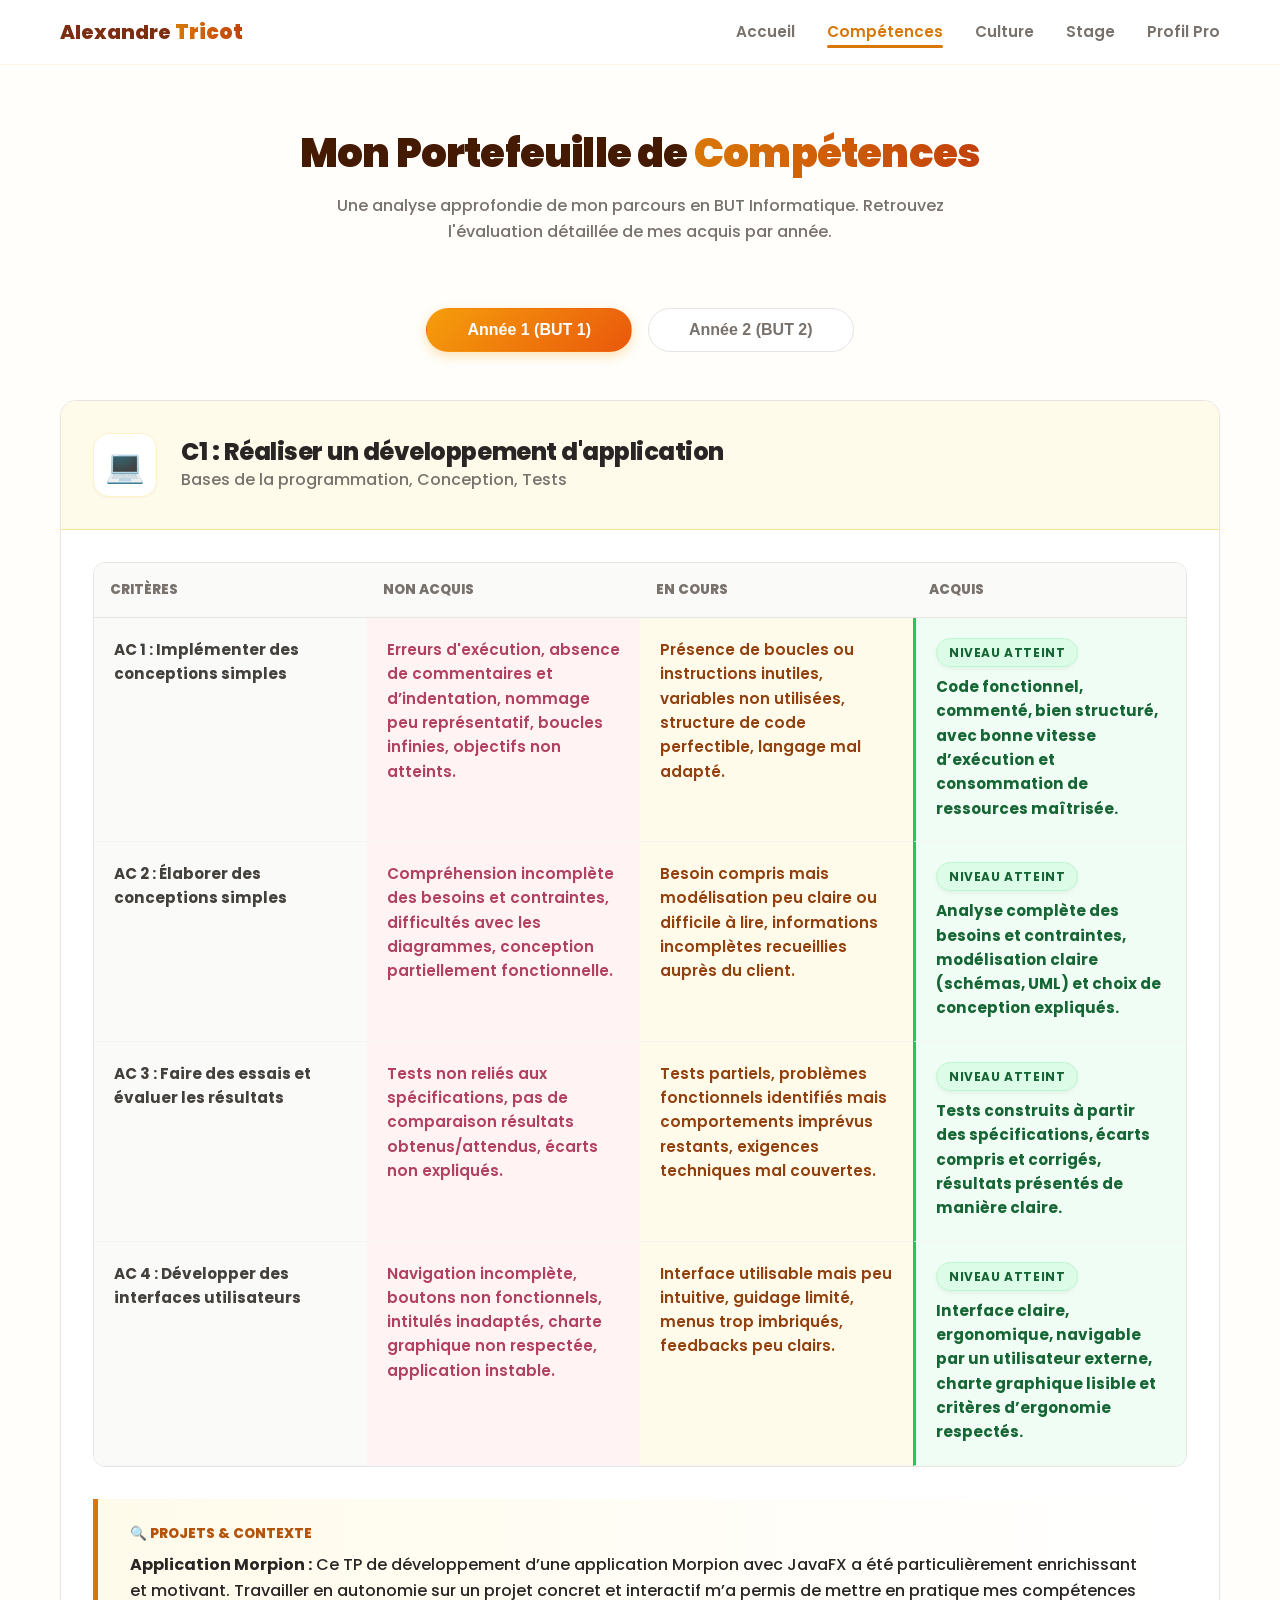
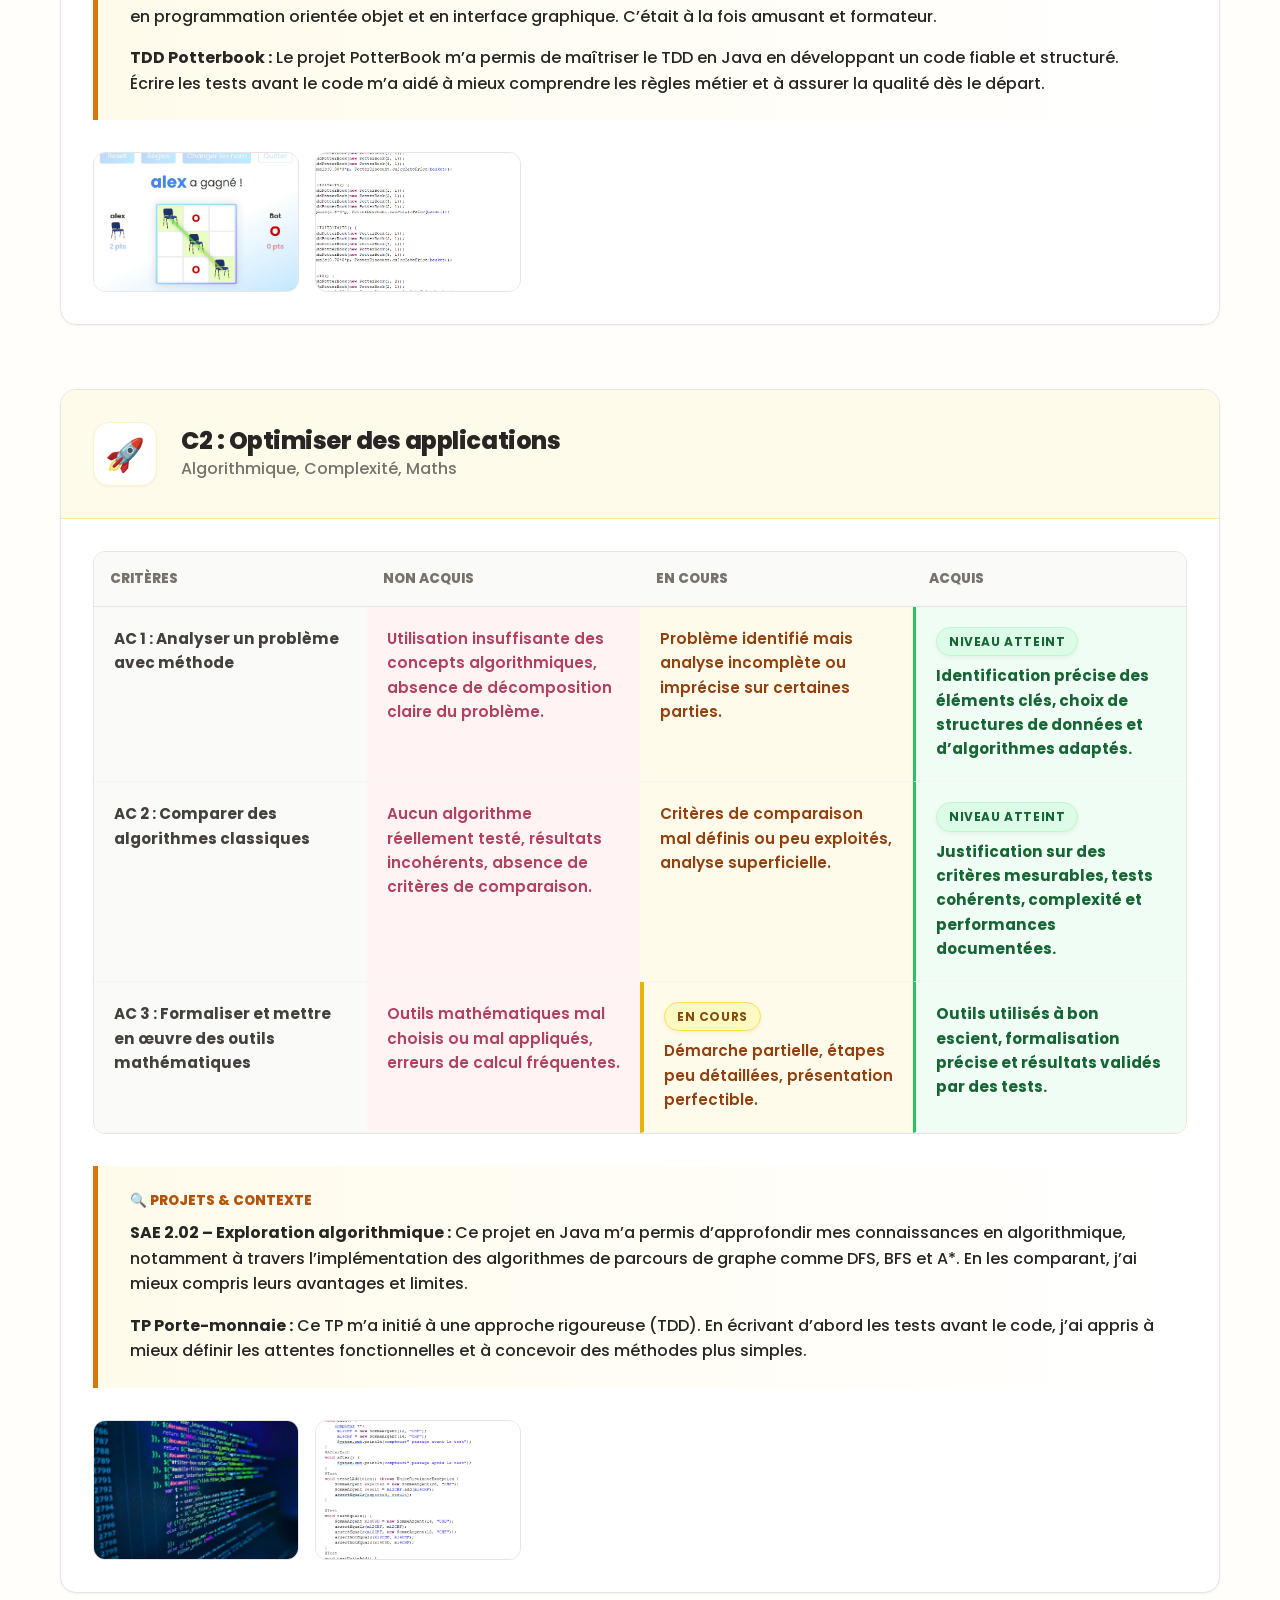
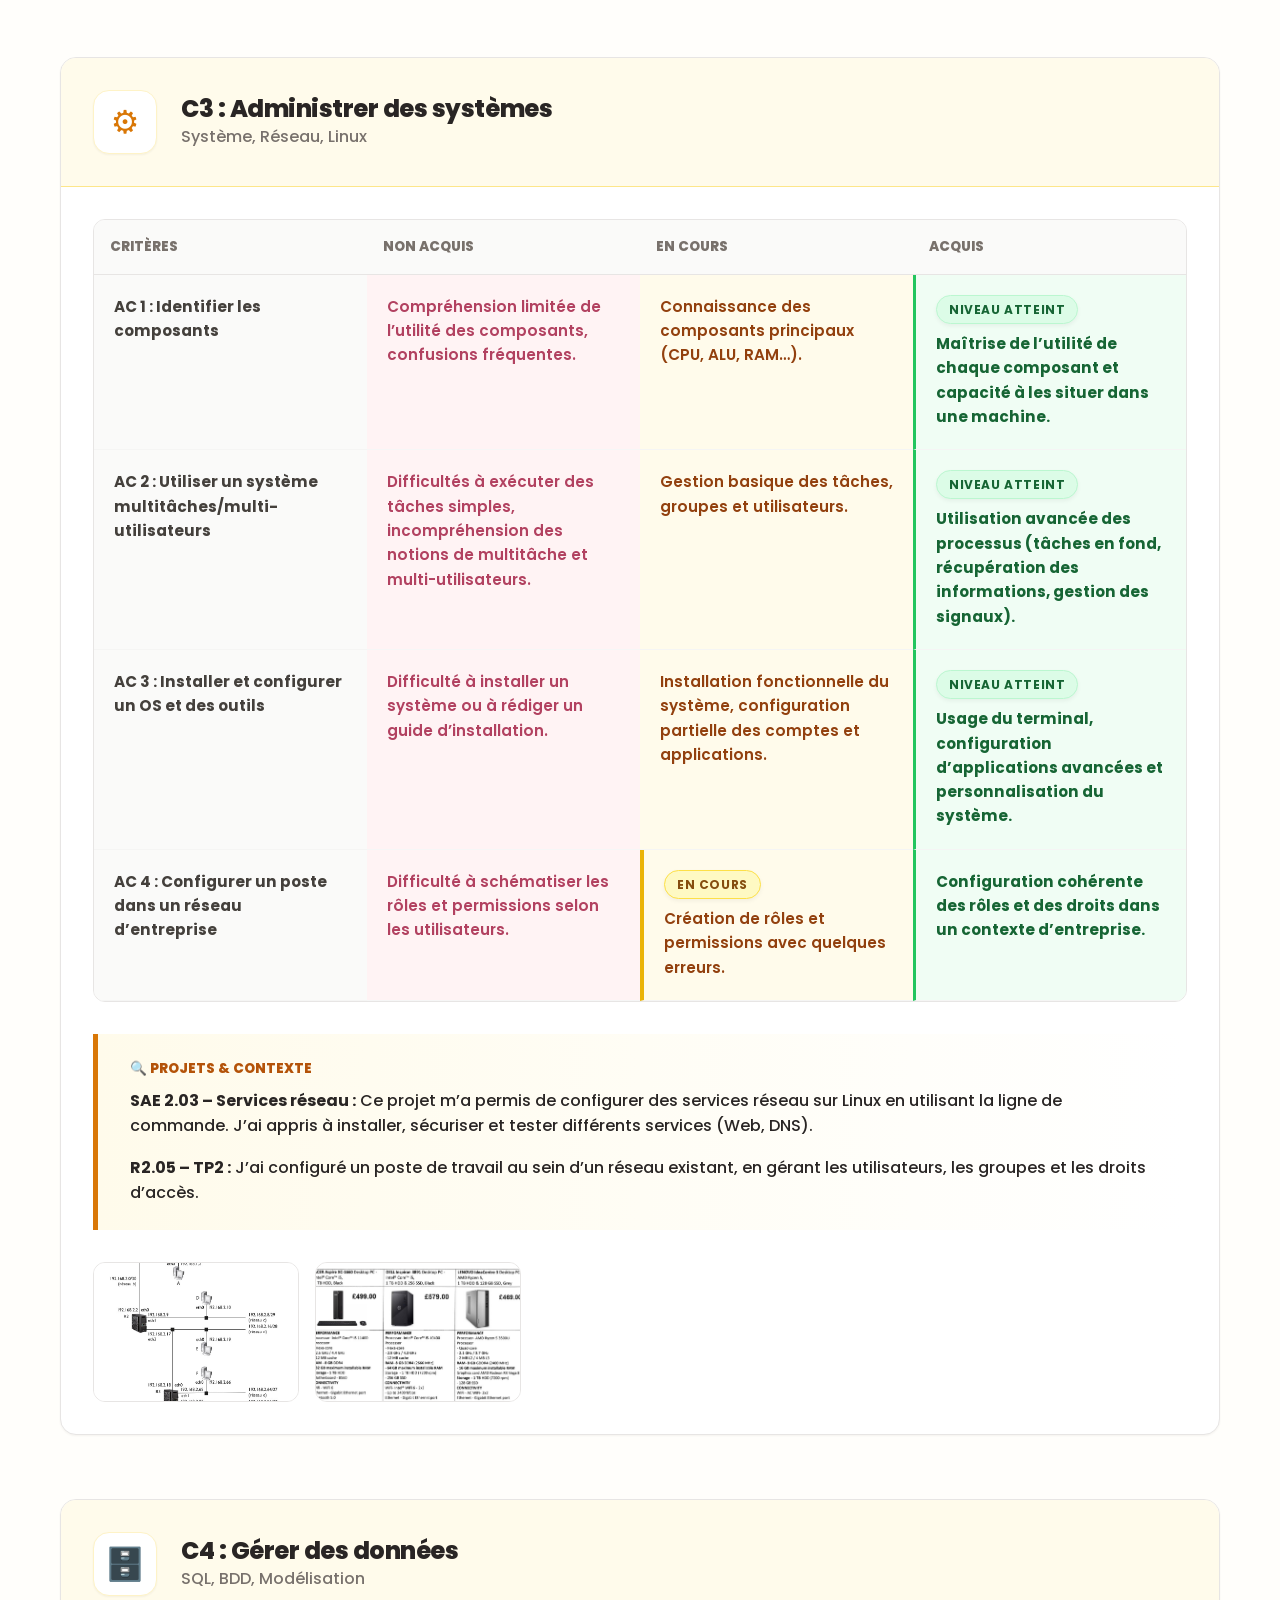
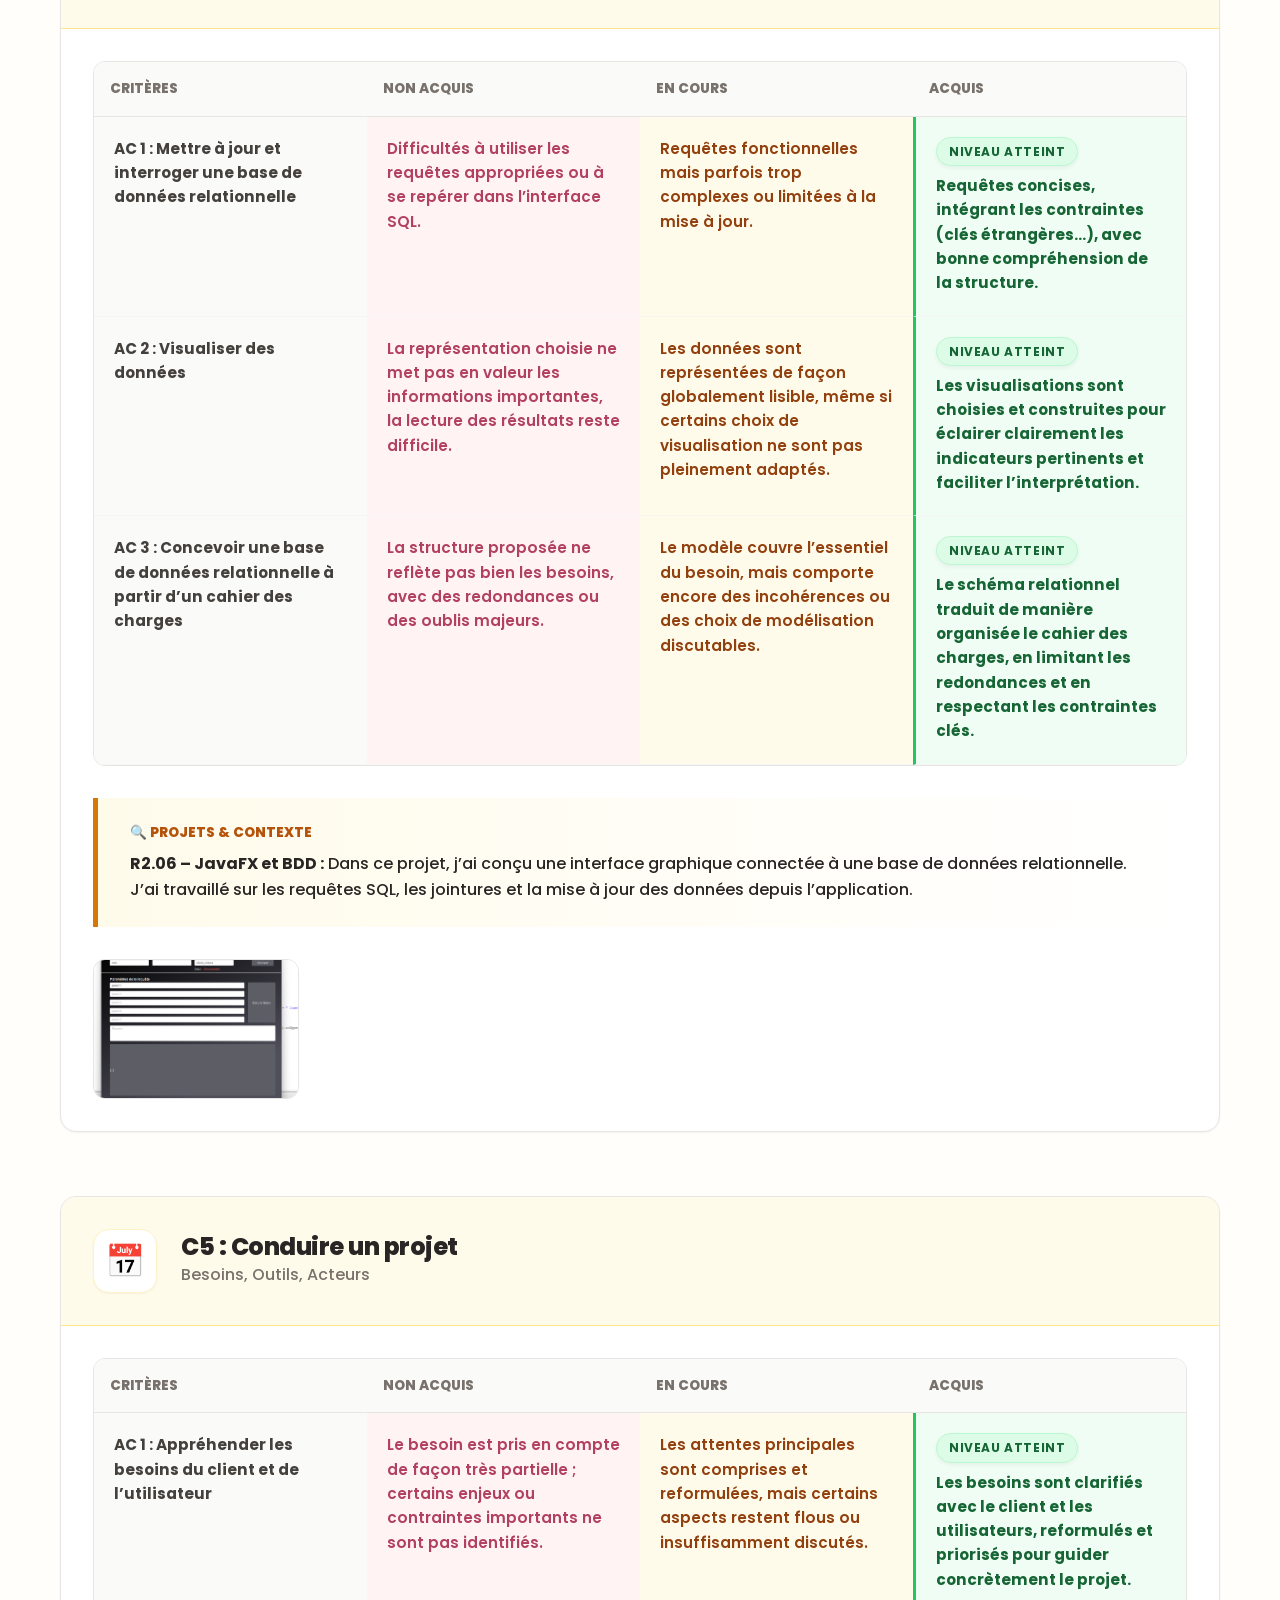
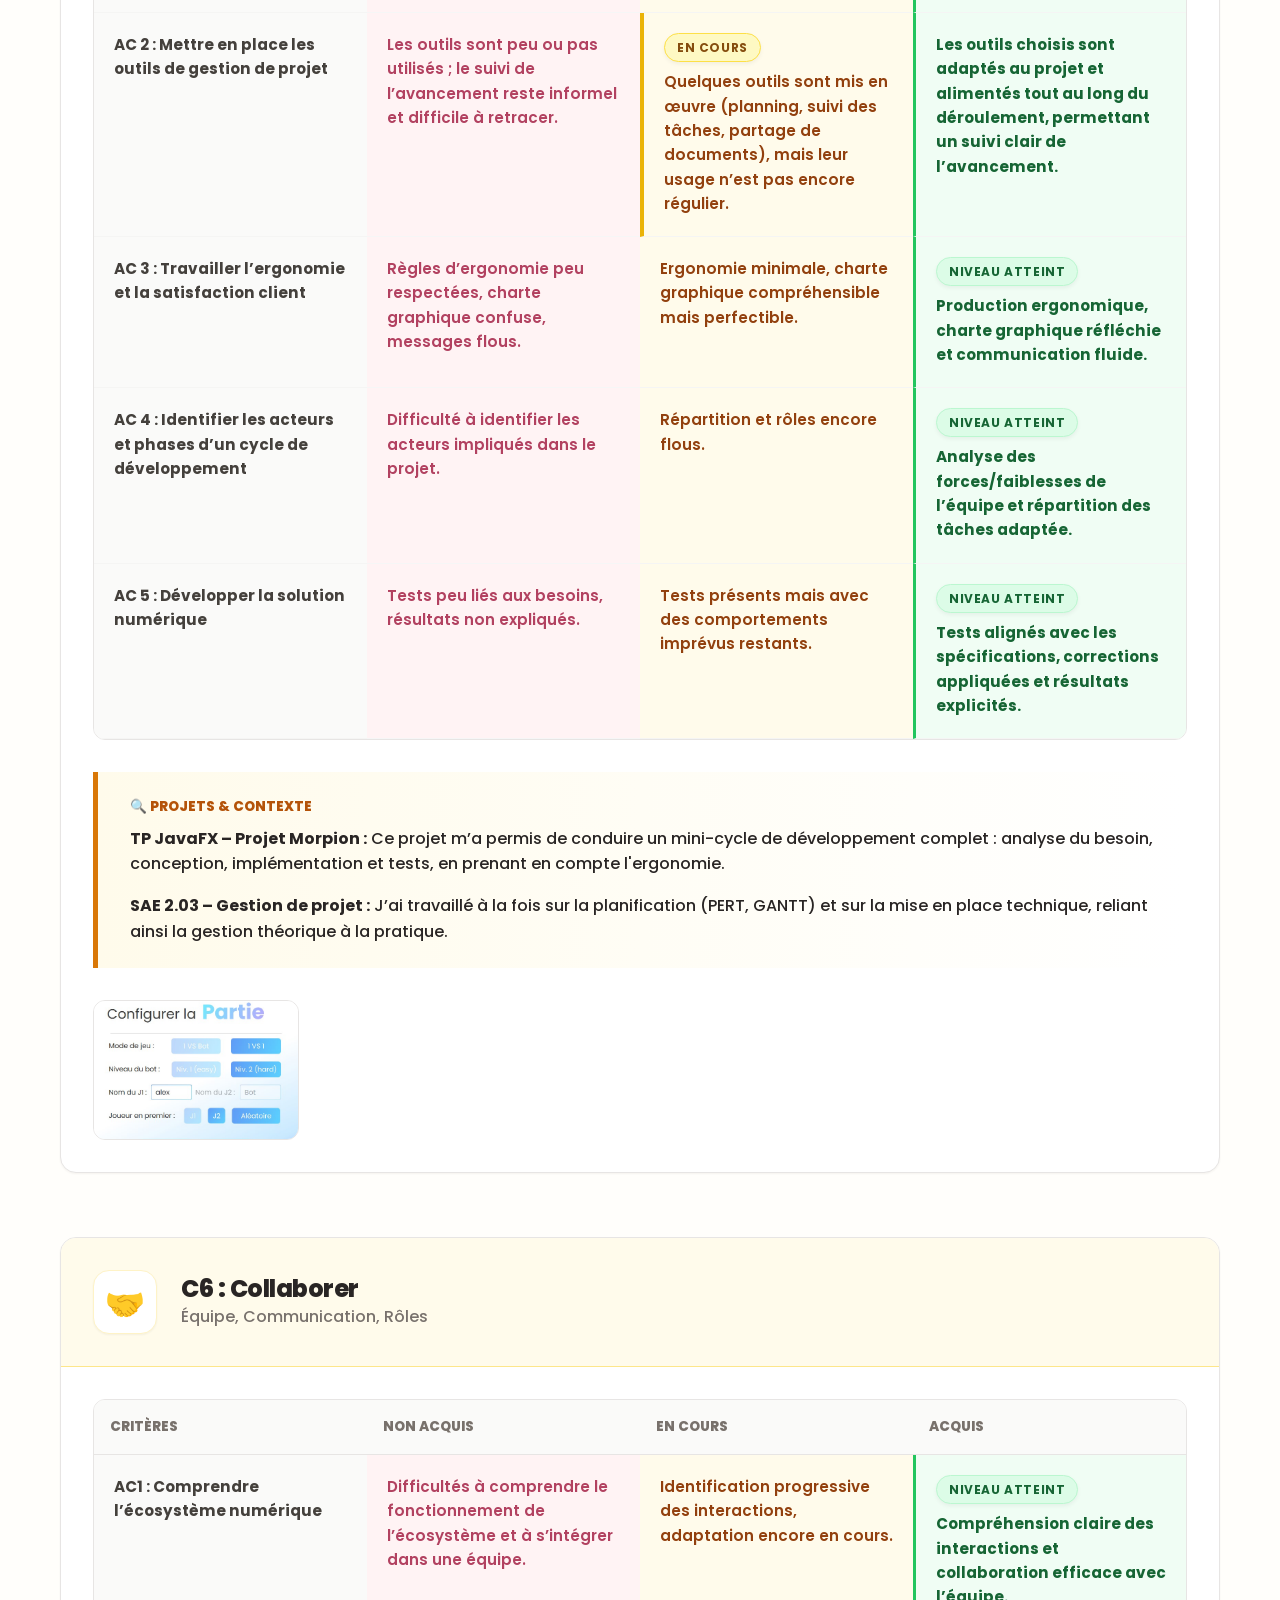
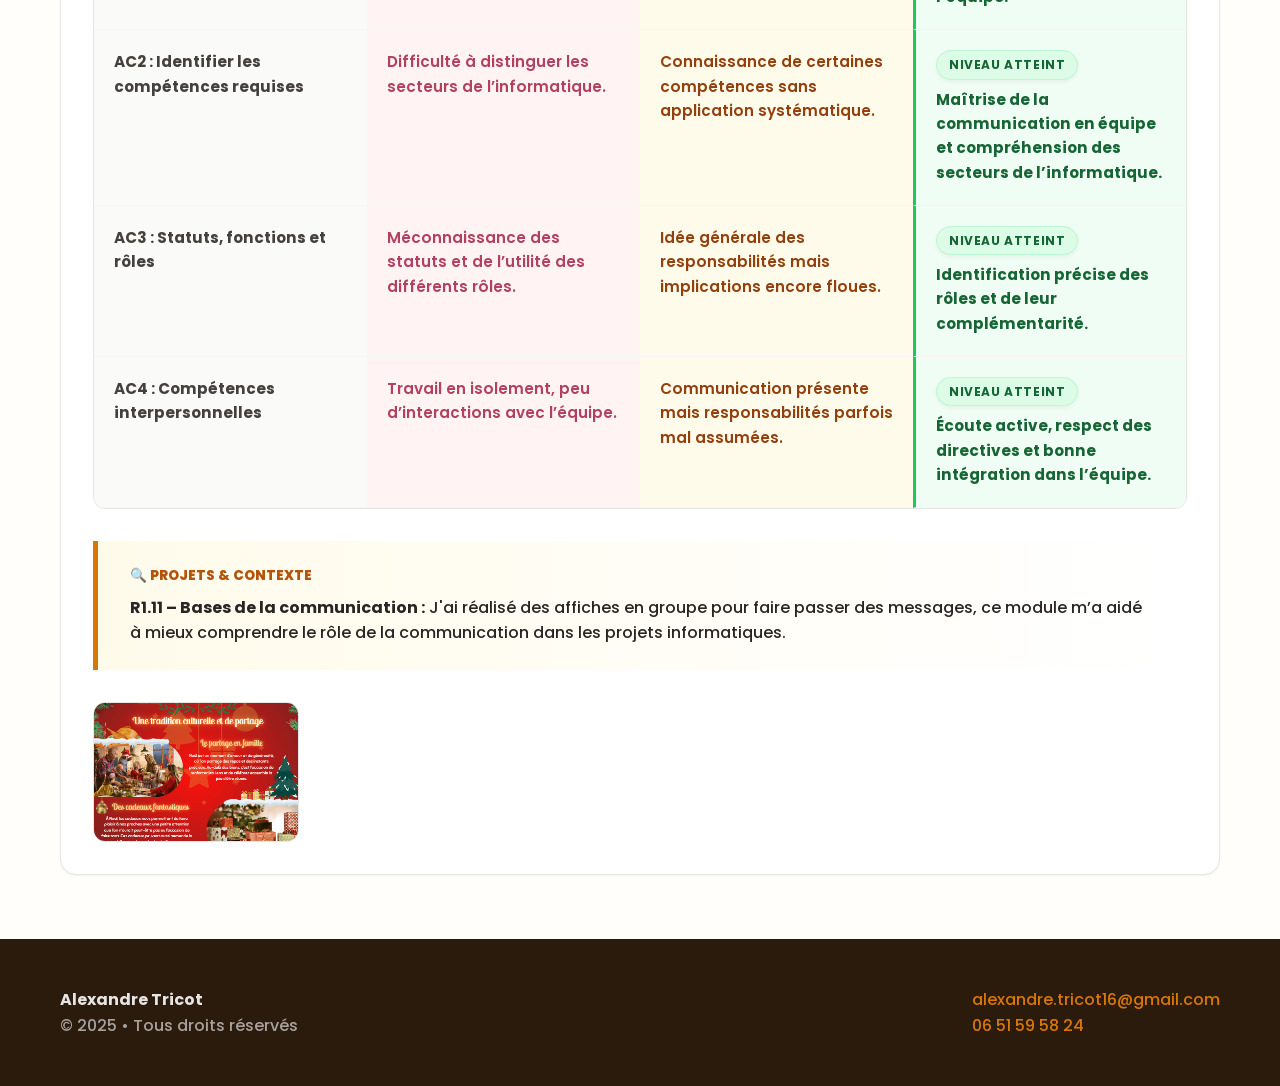
==== commit c2ee02df: "ajout du profil pro" ====
--- a/competences.html
+++ b/competences.html
@@ -18,6 +18,7 @@
                 <a href="competences.html" class="active">Compétences</a>
                 <a href="culture.html">Culture</a>
                 <a href="stage.html">Stage</a>
+                <a href="profil.html">Profil Pro</a>
             </nav>
         </div>
     </header>
@@ -659,11 +660,15 @@
                         <p><strong>Projet Musicode :</strong> Conception et développement complet d'un site web musical
                             avec une base de données PHP. Ce projet m'a appris à respecter des contraintes techniques
                             strictes tout en assurant une architecture robuste.</p>
+                        <p class="mt-1"><strong>Shooter Android :</strong> Un super projet de jeu de tir sur Android développé en Kotlin qui m'a demandé beaucoup d'investissement et de réflexion sur la structuration du code de jeu.</p>
                     </div>
 
                     <div class="traces-gallery">
                         <div class="trace-item"><img src="images/musicode.png" alt="Musicode">
                             <div class="trace-caption">Site Musicode PHP</div>
+                        </div>
+                        <div class="trace-item"><img src="images/shapem.png" alt="Shooter Kotlin">
+                            <div class="trace-caption">Shooter Android (Kotlin)</div>
                         </div>
                     </div>
                 </div>
@@ -752,11 +757,19 @@
                         <p class="mt-1"><strong>TP Canards (Design Patterns) :</strong> Exercice pratique en
                             Java sur l'utilisation des Design Patterns pour rendre le code orienté
                             objet plus modulaire et évolutif.</p>
+                        <p class="mt-1"><strong>Héritage Objet Kotlin :</strong> Apprentissage et implémentation fine de l'héritage entre classes en langage Kotlin, facilitant la réutilisation du code.</p>
+                        <p class="mt-1"><strong>Stockage Sécurisé Docker :</strong> Projet axé sur la sécurité consistant à stocker des mots de passe de manière complètement sécurisée grâce aux Docker Secrets.</p>
                     </div>
 
                     <div class="traces-gallery">
                         <div class="trace-item"><img src="images/mcv.png" alt="MVC">
                             <div class="trace-caption">Modèle MVC</div>
+                        </div>
+                        <div class="trace-item"><img src="images/kotlin.png" alt="Héritage Kotlin">
+                            <div class="trace-caption">Héritage Kotlin</div>
+                        </div>
+                        <div class="trace-item"><img src="images/secrets.png" alt="Docker Secrets">
+                            <div class="trace-caption">Sécurité Docker</div>
                         </div>
                     </div>
                 </div>
@@ -843,11 +856,15 @@
                         <p><strong>Sécurisation Serveur (Iptables) :</strong> TP complet de conception d'un serveur web
                             sécurisé. J'ai mis en place des restrictions d'accès précises et configuré le pare-feu
                             Iptables pour protéger l'infrastructure.</p>
+                        <p class="mt-1"><strong>Infrastructure Docker :</strong> Projet exigeant sur Docker demandant d'implémenter et de faire interagir une grande diversité de services interconnectés entre eux.</p>
                     </div>
 
                     <div class="traces-gallery">
                         <div class="trace-item"><img src="images/iptables.png" alt="Iptables">
                             <div class="trace-caption">Config Iptables</div>
+                        </div>
+                        <div class="trace-item"><img src="images/docker.png" alt="Services Docker">
+                            <div class="trace-caption">Services multiples Docker</div>
                         </div>
                     </div>
                 </div>
@@ -927,11 +944,15 @@
                         <p class="mt-1"><strong>Découverte NoSQL (MongoDB) :</strong> Travaux Dirigés axés
                             sur l'utilisation de bases de données orientées documents (NoSQL), offrant une alternative
                             flexible aux modèles relationnels classiques.</p>
+                        <p class="mt-1"><strong>Collection MongoDB Restaurants :</strong> Exercice concret d'interrogation et de gestion de la donnée sur une collection NoSQL simulant des enregistrements de restaurants.</p>
                     </div>
 
                     <div class="traces-gallery">
                         <div class="trace-item"><img src="images/blogbdd.png" alt="Blog BDD">
                             <div class="trace-caption">Base de Données Blog</div>
+                        </div>
+                        <div class="trace-item"><img src="images/3t.png" alt="MongoDB Collection">
+                            <div class="trace-caption">Collection MongoDB</div>
                         </div>
                     </div>
                 </div>
@@ -1103,11 +1124,15 @@
                         <p><strong>Méthode Agile & Scrum :</strong> Application concrète des méthodes agiles dans mes
                             projets de groupe. Utilisation de Sprint Backlogs pour répartir les tâches et assurer un
                             suivi professionnel de l'avancement en équipe.</p>
+                        <p class="mt-1"><strong>Tests Qualité League of Legends :</strong> Projet de groupe axé sur le test qualité (QA) logiciel. Exercice de définition de plans de test et de restitution pour simuler la mise à jour d'un cas concret.</p>
                     </div>
 
                     <div class="traces-gallery">
                         <div class="trace-item"><img src="images/sprintbacklog.png" alt="Sprint Backlog">
                             <div class="trace-caption">Gestion Agile</div>
+                        </div>
+                        <div class="trace-item"><img src="images/test.png" alt="QA League of Legends">
+                            <div class="trace-caption">Tests Qualité (QA)</div>
                         </div>
                     </div>
                 </div>
@@ -1123,9 +1148,8 @@
                 <span>© 2025 • Tous droits réservés</span>
             </div>
             <div>
-                <a href="mailto:alexandre.tricot16@gmail.com" class="link-arrow"
-                    style="color: #d97706;">alexandre.tricot16@gmail.com</a>
-                <p style="color: #d97706;">06 51 59 58 24</p>
+                <a href="mailto:alexandre.tricot16@gmail.com" class="link-arrow text-accent">alexandre.tricot16@gmail.com</a>
+                <p class="text-accent">06 51 59 58 24</p>
             </div>
         </div>
     </footer>
--- a/style.css
+++ b/style.css
@@ -351,7 +351,7 @@
 
 /* Lightbox */
 .modal { display: none; position: fixed; z-index: 1000; left: 0; top: 0; width: 100%; height: 100%; background-color: rgba(40, 20, 0, 0.95); align-items: center; justify-content: center; }
-.modal-content { max-width: 90%; max-height: 90vh; border-radius: 8px; object-fit: contain; }
+.modal-content { width: 100%; height: 100%; max-width: 95vw; max-height: 95vh; border-radius: 8px; object-fit: contain; }
 .close { position: absolute; top: 20px; right: 30px; color: #fbbf24; font-size: 40px; cursor: pointer; }
 
 /* Responsive */
